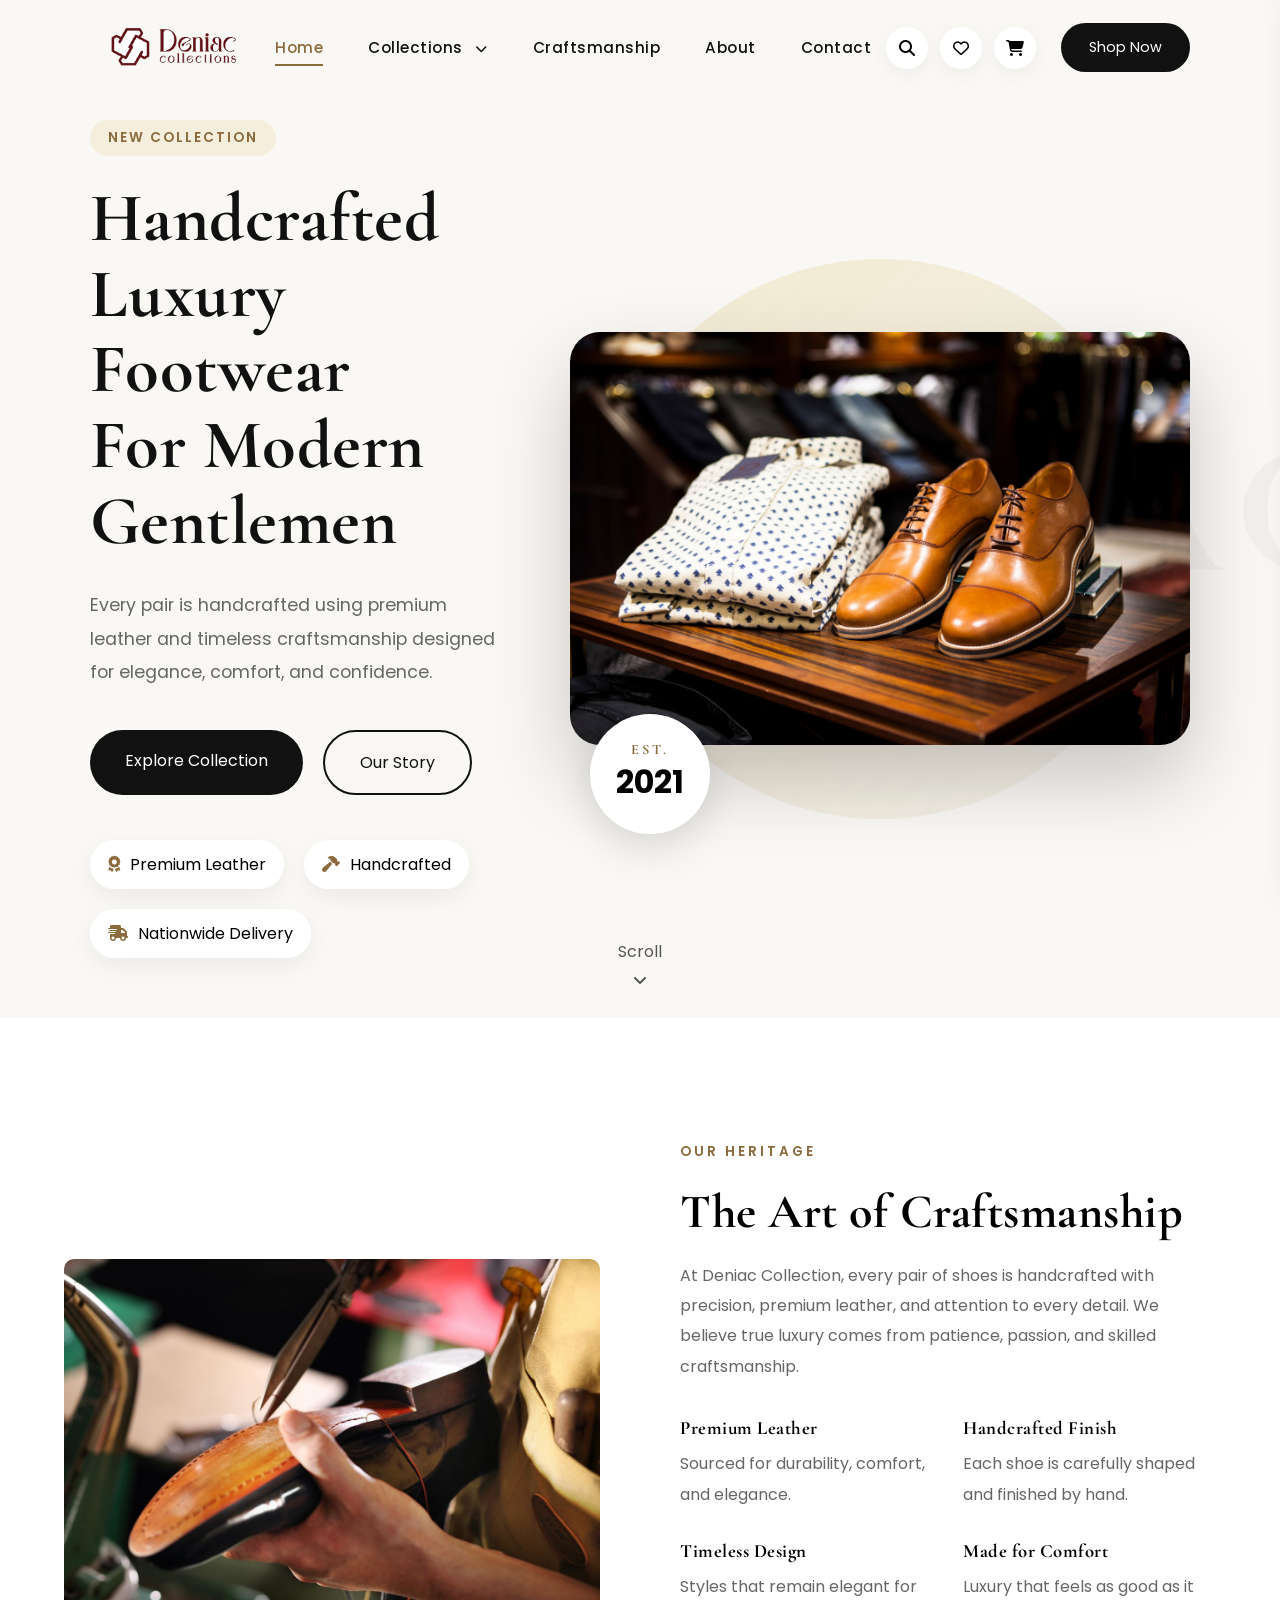
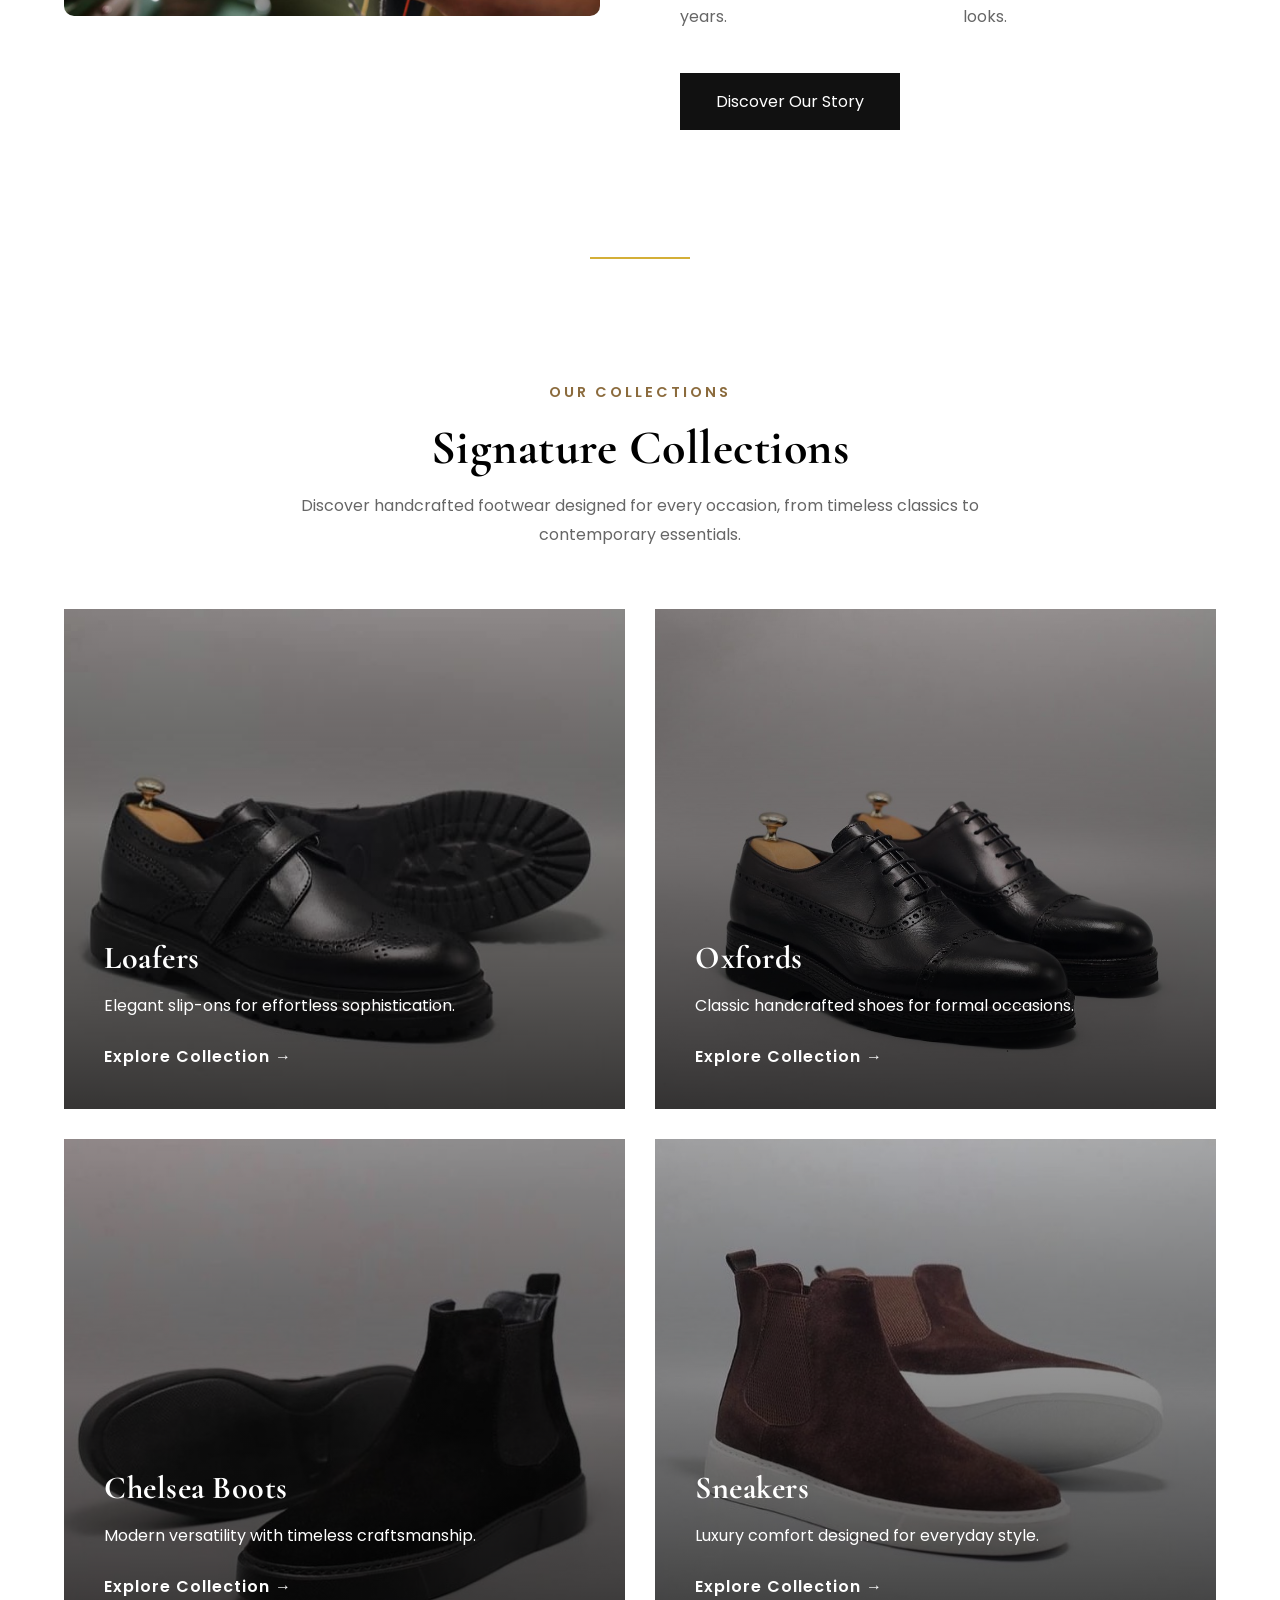
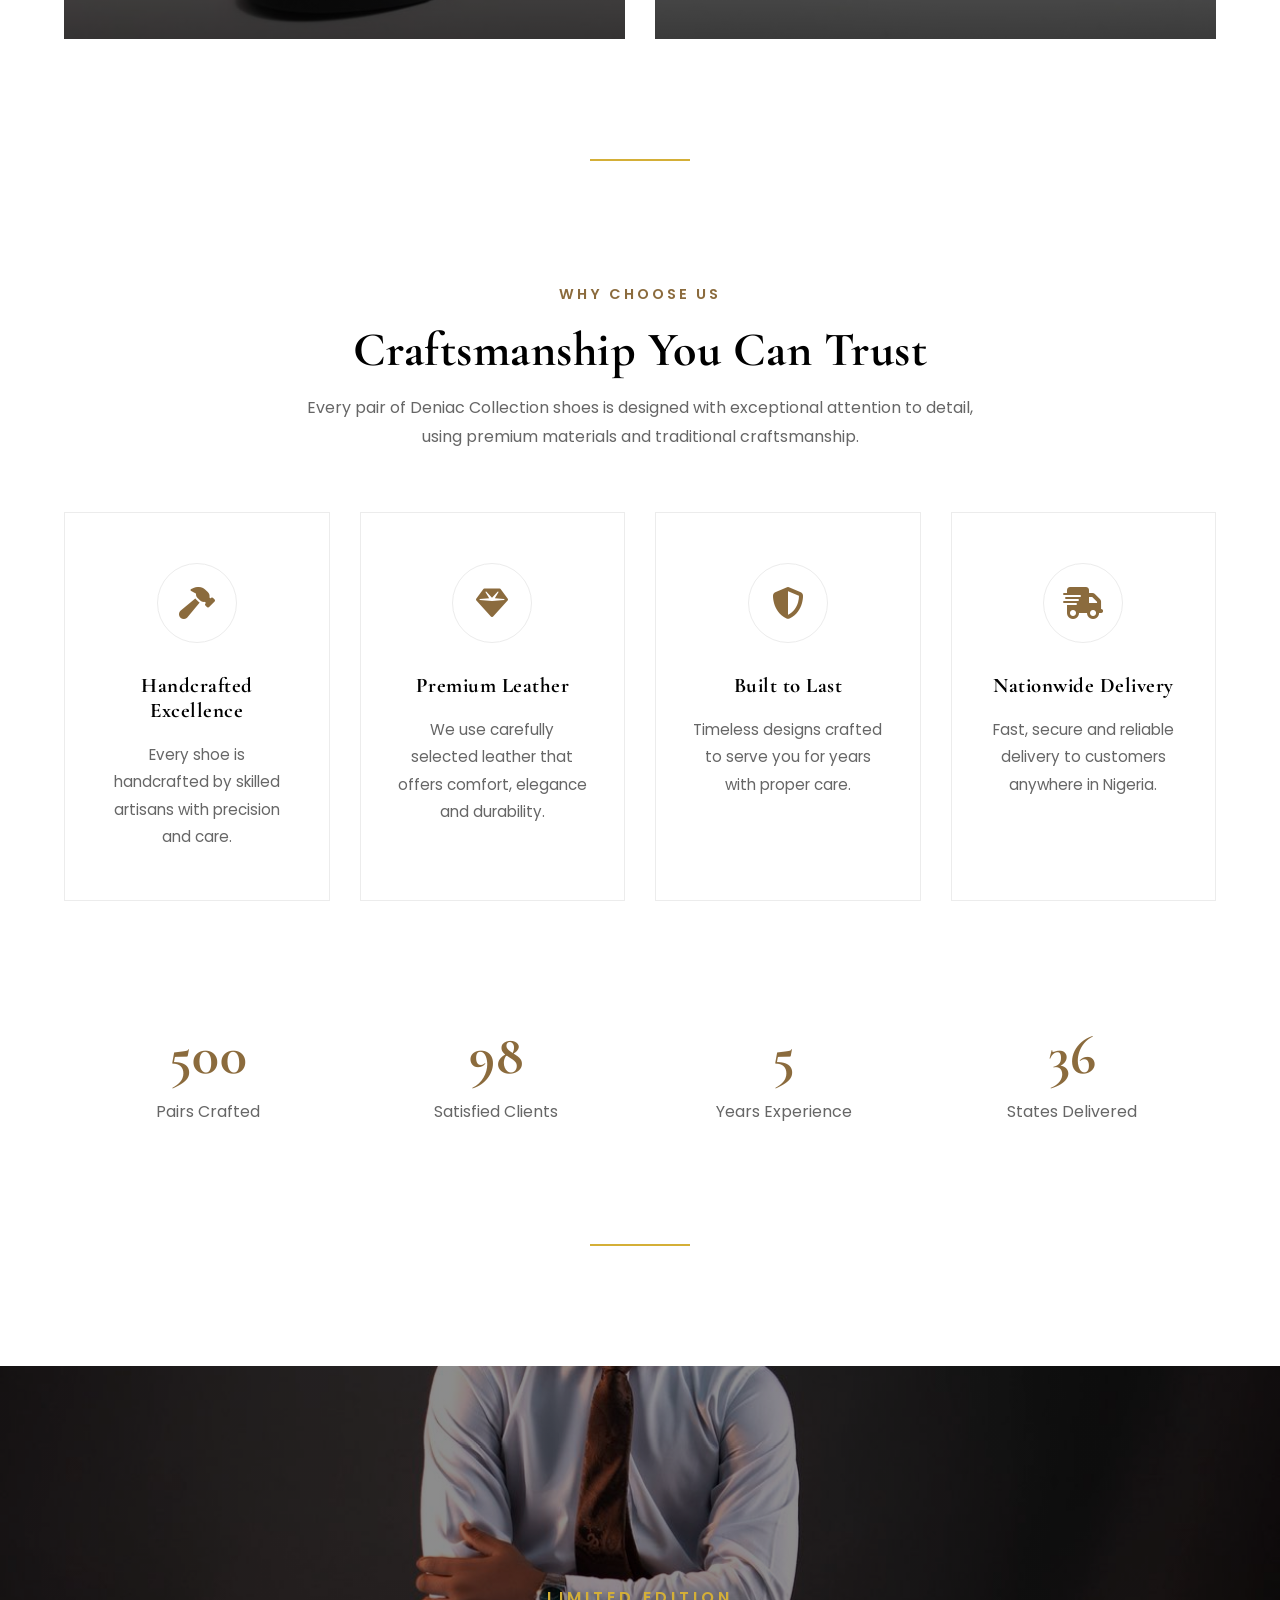
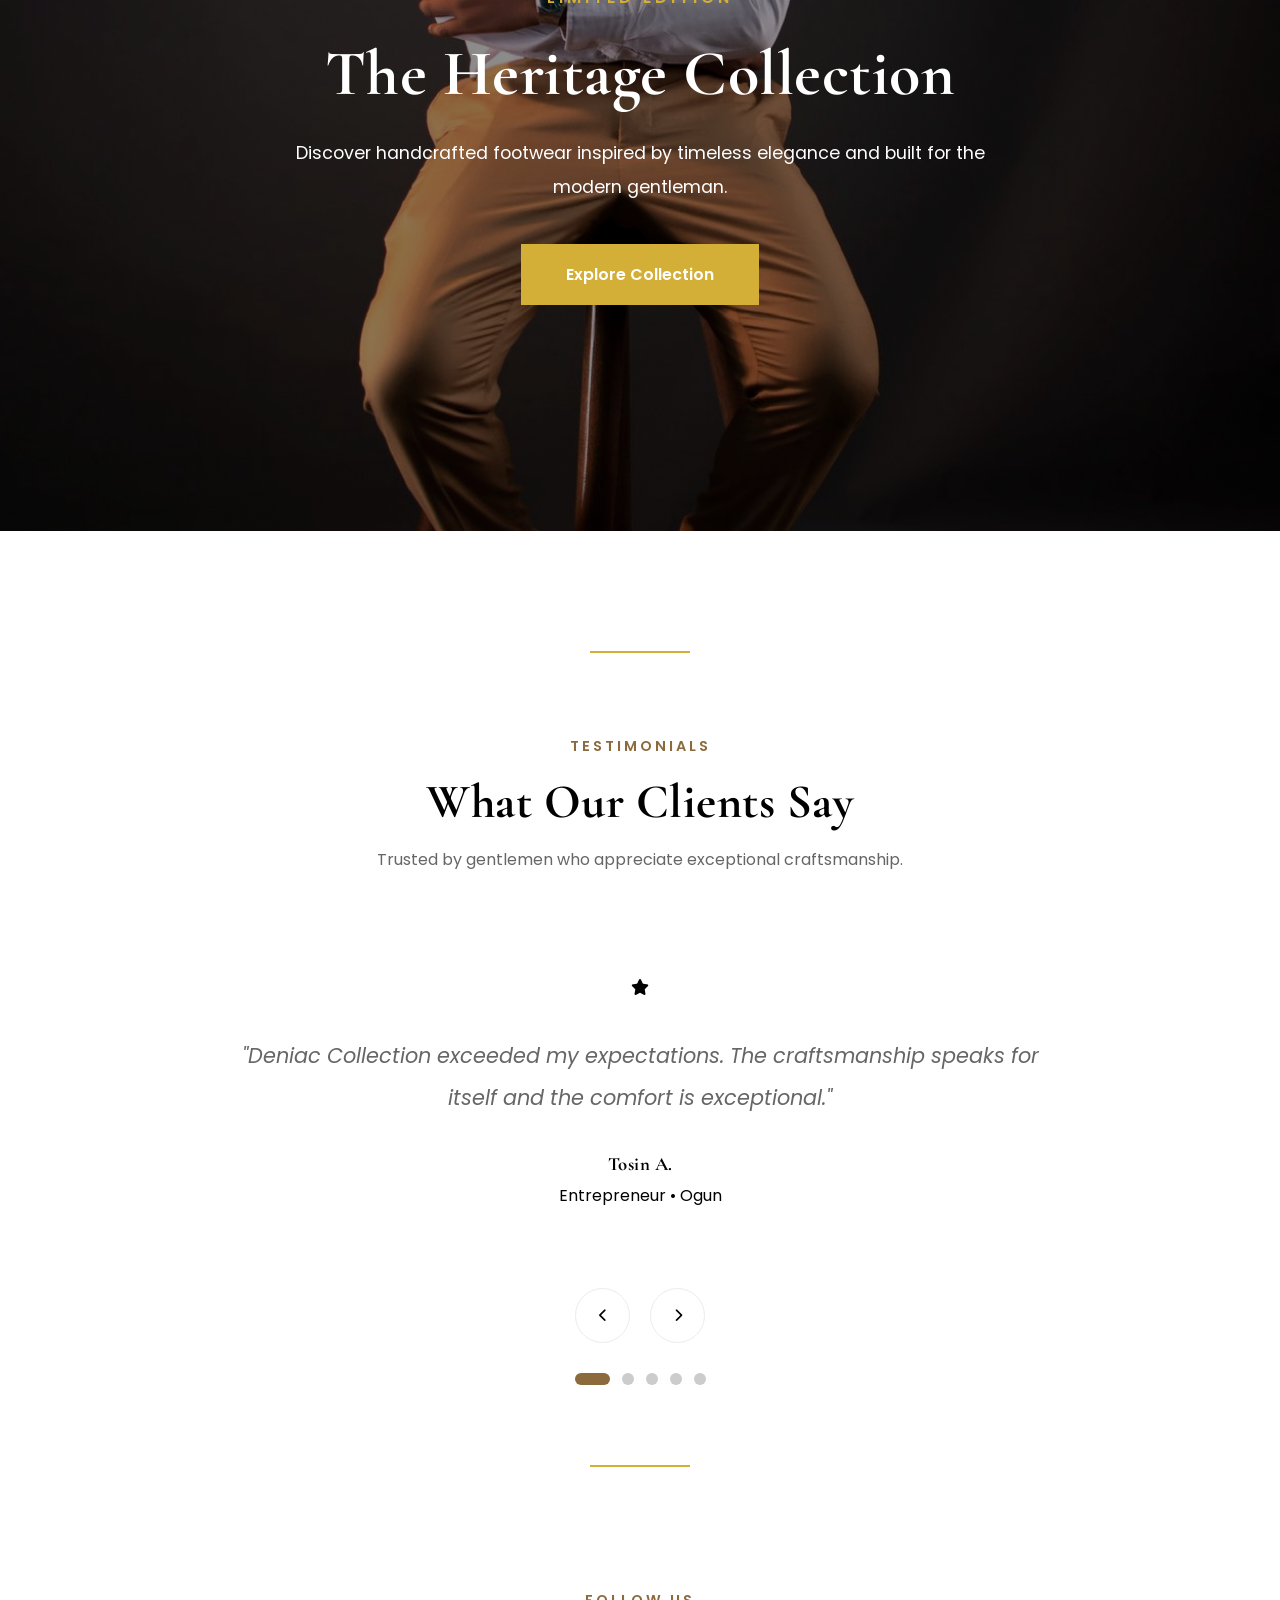
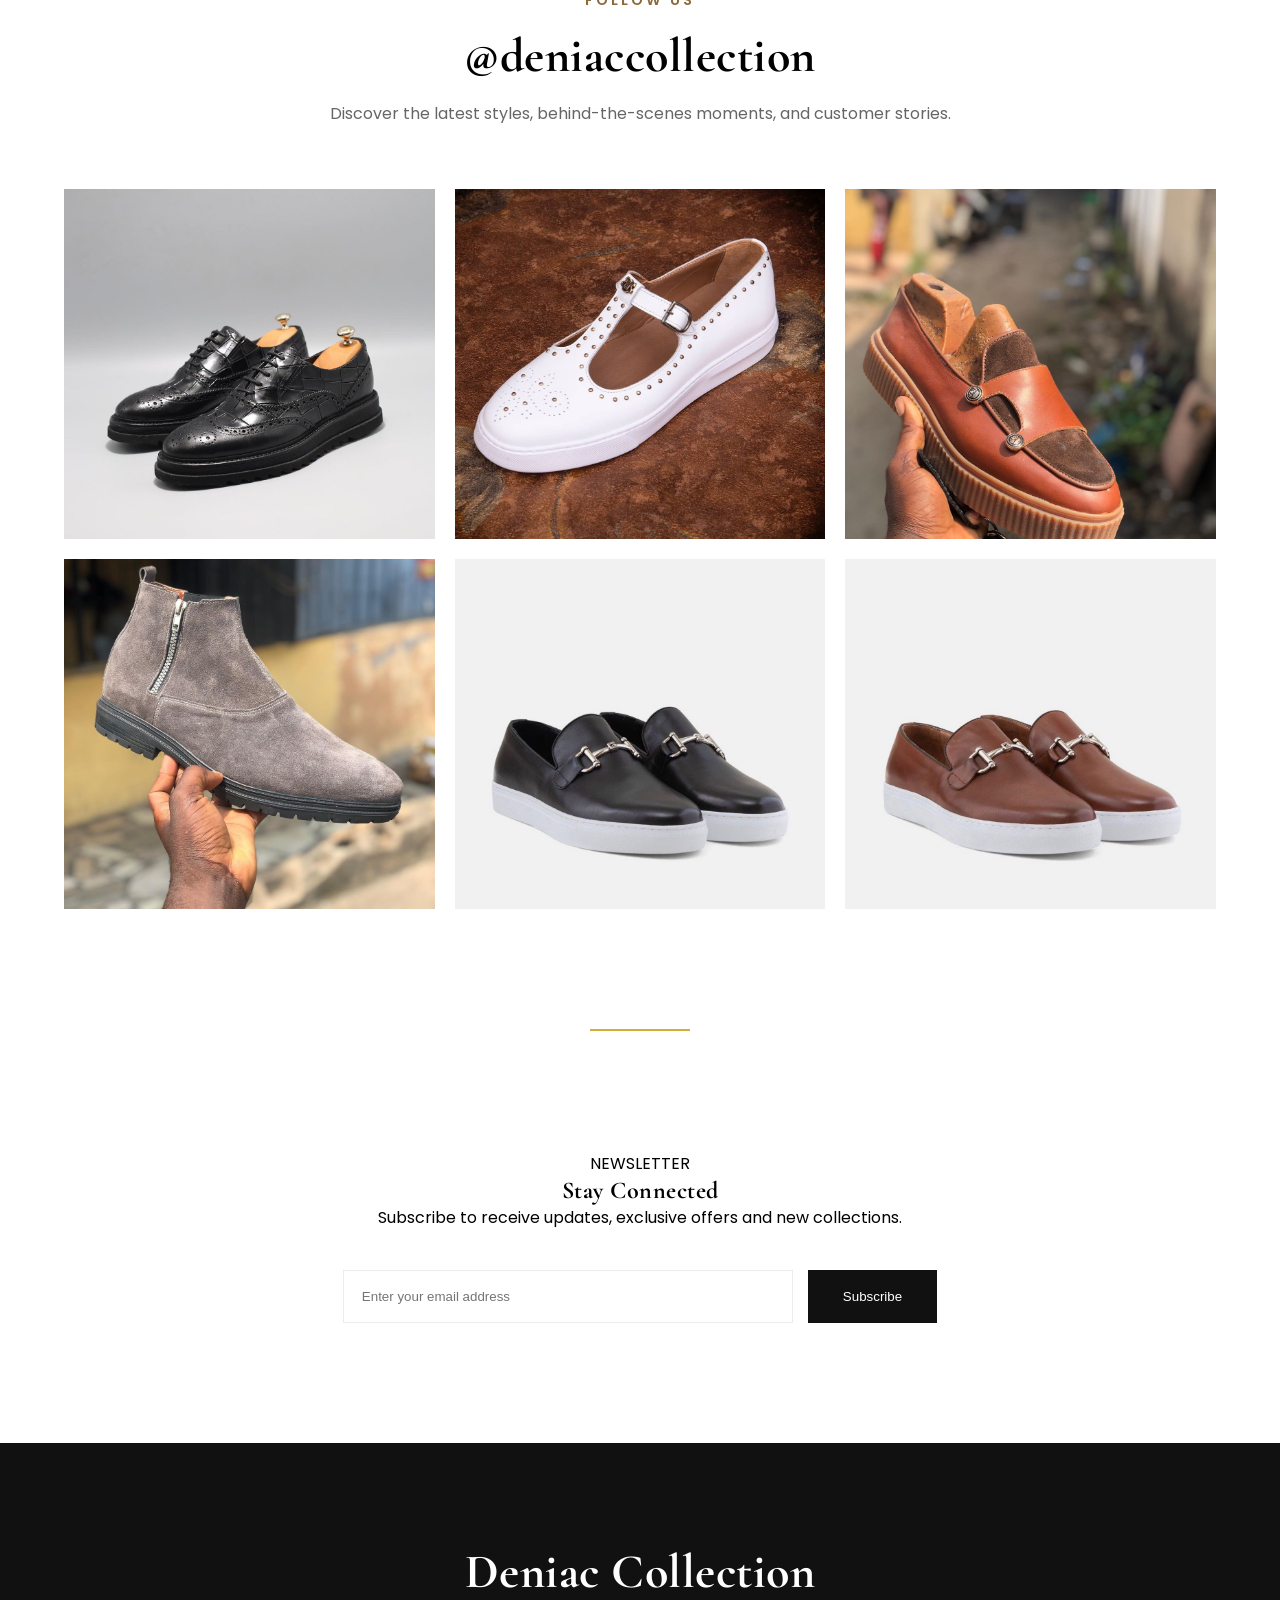
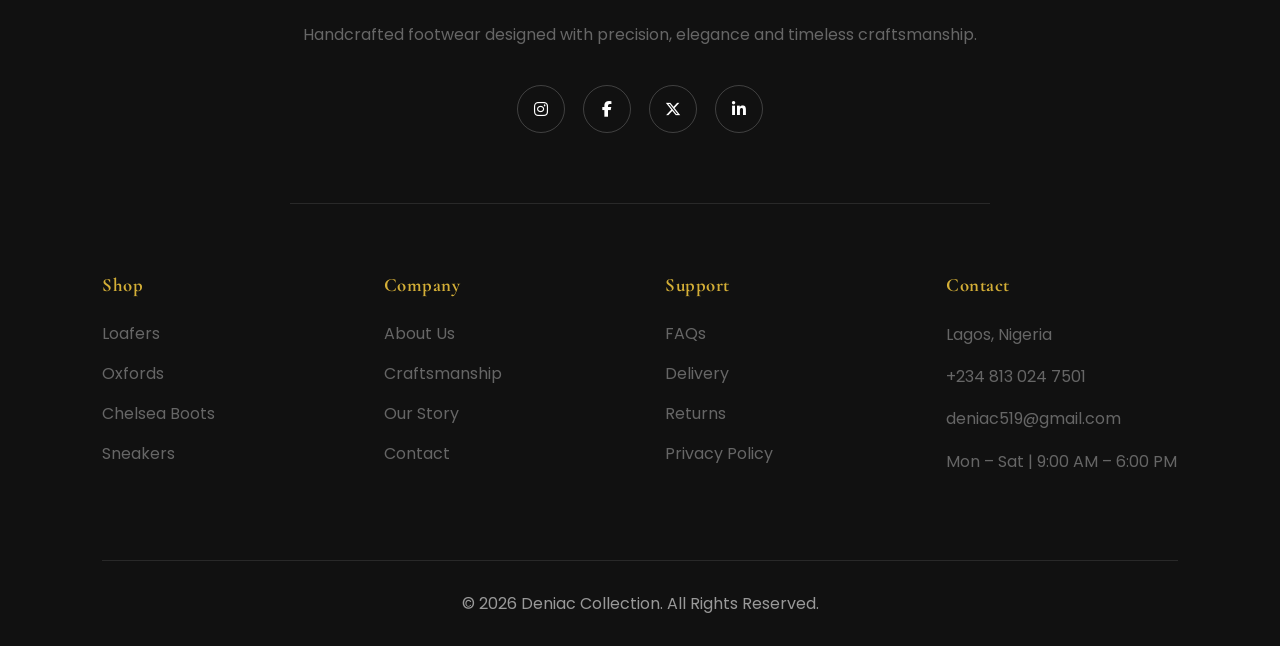
==== index.html @ 1153d3f5 "Initial website upload" ====
<!DOCTYPE html>
<html lang="en">
<head>
    <meta charset="UTF-8">
    <meta name="viewport" content="width=device-width, initial-scale=1.0">
    <title>Deniac Collections</title>
    <link rel="stylesheet" href="style.css">
    <link rel="stylesheet"
    href="https://cdnjs.cloudflare.com/ajax/libs/font-awesome/6.6.0/css/all.min.css">
    <link rel="preconnect" href="https://fonts.googleapis.com">
    <link rel="preconnect"
    href="https://fonts.gstatic.com"
    crossorigin>
    <link href="https://fonts.googleapis.com/css2?family=Cormorant+Garamond:wght@500;600;700&family=Poppins:wght@300;400;500;600&display=swap"
    rel="stylesheet">
    <link
    rel="stylesheet"
    href="https://unpkg.com/aos@2.3.4/dist/aos.css">
    <link rel="preconnect" href="https://fonts.googleapis.com">
</head>
<body>
    <header>

    <nav class="navbar">

        <!-- Logo -->

        <div class="logo">

            <a href="#" id="logo">

                <img src="./images/logo.png" alt="Deniac Collection">

            </a>

        </div>

        <!-- Navigation -->

        <ul class="nav-links" id="navLinks">

            <li><a href="#" class="active">Home</a></li>
            <li class="dropdown">
                <a href="#collections">
                    Collections
                <i class="fa-solid fa-chevron-down"></i>
                </a>

            <ul class="dropdown-menu">
                <li><a href="#">Loafers</a></li>
                <li><a href="#">Oxfords</a></li>
                <li><a href="#">Chelsea Boots</a></li>
                <li><a href="#">Slippers</a></li>
                <li><a href="#">New Arrivals</a></li>
                <li><a href="#">Best Sellers</a></li>
            </ul>

            </li>
            <li><a href="#craftsss">Craftsmanship</a></li>
            <li><a href="#about">About</a></li>
            <li><a href="#contact">Contact</a></li>

        </ul>

        <!-- Right Side -->

        <div class="nav-right">

            <div class="nav-icons">

                <i class="fa-solid fa-magnifying-glass"></i>
                <i class="fa-regular fa-heart"></i>
                <i class="fa-solid fa-cart-shopping" id="cartBtn"></i>

            </div>

            <a href="#" class="nav-btn">

                Shop Now

            </a>

        </div>

        <!-- Mobile Menu -->

        <div class="hamburger">

            <i class="fa-solid fa-bars"></i>

        </div>

    </nav>

</header>

   <!-- ================= HERO SECTION ================= -->

<section class="hero">
    <h1 class="bg-text">
        DENIAC
    </h1>
    <div class="hero-container">

        <!-- LEFT SIDE -->

        <div class="hero-content">

            <span class="hero-tag">

                NEW COLLECTION

            </span>

            <h1>

                Handcrafted <br>

                Luxury Footwear <br>

                For Modern Gentlemen

            </h1>

            <p>

                Every pair is handcrafted using premium leather and timeless
                craftsmanship designed for elegance, comfort, and confidence.

            </p>

            <div class="hero-buttons">

                <a href="#collections" class="btn-primary">

                    Explore Collection

                </a>

                <a href="#about" class="btn-secondary">

                    Our Story

                </a>

            </div>
        
            <div class="hero-features">

                <div>

                    <i class="fa-solid fa-award"></i>

                    Premium Leather

                </div>

                <div>

                    <i class="fa-solid fa-hammer"></i>

                     Handcrafted

                 </div>

                <div>

                    <i class="fa-solid fa-truck-fast"></i>

                    Nationwide Delivery

                </div>

            </div>

        </div>

        <!-- RIGHT SIDE -->

       <div class="hero-image">

    <div class="hero-circle"></div>

    <div class="hero-card">

        <img src="./images/Hero/hero-shoe.png"
             alt="Deniac Luxury Shoes">

    </div>

    <div class="hero-badge">

        <h3>EST.</h3>

        <span>2021</span>

    </div>

</div>

    <!-- Scroll Indicator -->

    <a href="#best-sellers" class="scroll-indicator">

        <span>Scroll</span>

        <i class="fa-solid fa-angle-down"></i>

    </a>

</section>

<section class="craftsmanship reveal" data-aos="fade-up" id="craftsss">

    <div class="craft-image" data-aos="fade-right">
        <img src="./images/craftsmanship/craftsmanship image.jpeg" alt="Handcrafting a Deniac shoe">
    </div>

    <div class="craft-content" data-aos="fade-left">

        <span>OUR HERITAGE</span>

        <h2>The Art of Craftsmanship</h2>

        <p>
            At Deniac Collection, every pair of shoes is handcrafted
            with precision, premium leather, and attention to every
            detail. We believe true luxury comes from patience,
            passion, and skilled craftsmanship.
        </p>

        <div class="craft-features">

            <div class="feature">
                <h3>Premium Leather</h3>
                <p>Sourced for durability, comfort, and elegance.</p>
            </div>

            <div class="feature">
                <h3>Handcrafted Finish</h3>
                <p>Each shoe is carefully shaped and finished by hand.</p>
            </div>

            <div class="feature">
                <h3>Timeless Design</h3>
                <p>Styles that remain elegant for years.</p>
            </div>

            <div class="feature">
                <h3>Made for Comfort</h3>
                <p>Luxury that feels as good as it looks.</p>
            </div>

        </div>

        <a href="#" class="craft-btn">Discover Our Story</a>

    </div>

</section>

<div class="section-divider"></div>

<section class="collections" data-aos="fade-up">

    <div class="section-heading">

        <span>OUR COLLECTIONS</span>

        <h2>Signature Collections</h2>

        <p>
            Discover handcrafted footwear designed for every occasion,
            from timeless classics to contemporary essentials.
        </p>

    </div>

    <div class="collection-grid">

        <div class="collection-card">

            <img src="./images/signatute images/1799shoes_20220211_7.png" alt="Loafers">

            <div class="collection-overlay">

                <h3>Loafers</h3>

                <p>Elegant slip-ons for effortless sophistication.</p>

                <a href="#">Explore Collection →</a>

            </div>

        </div>

        <div class="collection-card">

            <img src="./images/signatute images/ahmedhamdibey_20211103_21.png" alt="Oxfords">

            <div class="collection-overlay">

                <h3>Oxfords</h3>

                <p>Classic handcrafted shoes for formal occasions.</p>

                <a href="#">Explore Collection →</a>

            </div>

        </div>

        <div class="collection-card">

            <img src="./images/signatute images/1799shoes_20220211_6.png" alt="Chelsea Boots">

            <div class="collection-overlay">

                <h3>Chelsea Boots</h3>

                <p>Modern versatility with timeless craftsmanship.</p>

                <a href="#">Explore Collection →</a>

            </div>

        </div>

        <div class="collection-card">

            <img src="./images/signatute images/1799shoes_20220211_10.png" alt="Sneakers">

            <div class="collection-overlay">

                <h3>Sneakers</h3>

                <p>Luxury comfort designed for everyday style.</p>

                <a href="#">Explore Collection →</a>

            </div>

        </div>

    </div>

</section>

<div class="section-divider"></div>

<section class="why-deniac" data-aos="fade-up">

    <div class="section-heading">

        <span>WHY CHOOSE US</span>

        <h2>Craftsmanship You Can Trust</h2>

        <p>
            Every pair of Deniac Collection shoes is designed with
            exceptional attention to detail, using premium materials
            and traditional craftsmanship.
        </p>

    </div>

    <div class="why-grid">

        <div class="why-card">

            <div class="icon">
                 <i class="fa-solid fa-hammer"></i>
            </div>

            <h3>Handcrafted Excellence</h3>

            <p>
                Every shoe is handcrafted by skilled artisans with
                precision and care.
            </p>

        </div>

        <div class="why-card">

            <div class="icon">
                   <i class="fa-solid fa-gem"></i>
            </div>

            <h3>Premium Leather</h3>

            <p>
                We use carefully selected leather that offers comfort,
                elegance and durability.
            </p>

        </div>

        <div class="why-card">

            <div class="icon">
                 <i class="fa-solid fa-shield-halved"></i>
            </div>

            <h3>Built to Last</h3>

            <p>
                Timeless designs crafted to serve you for years with
                proper care.
            </p>

        </div>

        <div class="why-card">

            <div class="icon">
                 <i class="fa-solid fa-truck-fast"></i>
            </div>

            <h3>Nationwide Delivery</h3>

            <p>
                Fast, secure and reliable delivery to customers
                anywhere in Nigeria.
            </p>

        </div>

    </div>

</section>

<section class="stats">

    <div class="stat">

        <h2 class="counter" data-target="500">0</h2>

        <p>Pairs Crafted</p>

    </div>

    <div class="stat">

        <h2 class="counter" data-target="98">0</h2>

        <p>Satisfied Clients</p>

    </div>

    <div class="stat">

        <h2 class="counter" data-target="5">0</h2>

        <p>Years Experience</p>

    </div>

    <div class="stat">

        <h2 class="counter" data-target="36">0</h2>

        <p>States Delivered</p>

    </div>

</section>

<div class="section-divider"></div>

<section class="featured-banner">

    <div class="featured-overlay">

        <span>LIMITED EDITION</span>

        <h2>The Heritage Collection</h2>

        <p>
            Discover handcrafted footwear inspired by timeless
            elegance and built for the modern gentleman.
        </p>

        <a href="#" class="featured-btn">
            Explore Collection
        </a>

    </div>

</section>

<div class="section-divider"></div>

<section class="testimonials">

    <div class="section-heading">

        <span>TESTIMONIALS</span>

        <h2>What Our Clients Say</h2>

        <p>
            Trusted by gentlemen who appreciate
            exceptional craftsmanship.
        </p>

    </div>

    <div class="testimonial-slider">

        <div class="testimonial-track">

            <div class="testimonial">

                <div class="stars">
                    <i class="fa-solid fa-star"></i>
                </div>

                <p>

                    "Deniac Collection exceeded my expectations.
                    The craftsmanship speaks for itself and the
                    comfort is exceptional."

                </p>

                <h3>Tosin A.</h3>

                <span>Entrepreneur • Ogun</span>

            </div>

            <div class="testimonial">

                <div class="stars">
                    <i class="fa-solid fa-star"></i>
                </div>

                <p>

                    "Every detail reflects quality.
                    My loafers are now my favourite pair."

                </p>

                <h3>Michael O.</h3>

                <span>Architect • Lagos</span>

            </div>

            <div class="testimonial">

                <div class="stars">
                    <i class="fa-solid fa-star"></i>
                </div>

                <p>

                    "Luxury, comfort and elegance.
                    Deniac Collection truly understands
                    handcrafted footwear."

                </p>

                <h3>Chinedu E.</h3>

                <span>Entrepreneur • Port Harcourt</span>

            </div>
            <div class="testimonial">

                <div class="stars">
                    <i class="fa-solid fa-star"></i>
                </div>

                <p>

                    "Omoo, I too love this footwear man
                    NO worry, You Bad."

                </p>

                <h3>Mashud O.</h3>

                <span>Software Engineer • Lagos</span>

            </div>
            <div class="testimonial">

                <div class="stars">
                    <i class="fa-solid fa-star"></i>
                </div>

                <p>

                    "Dennis, You need to come over here man,
                    This shoes are on point and then i can say
                    it is better than the one's here in Ghana."

                </p>

                <h3>Praise P.</h3>

                <span>Entrepreneur • Ghana</span>

            </div>

        </div>

    </div>

    <div class="testimonial-controls">

        <button id="prev">
            <i class="fa-solid fa-chevron-left"></i>
        </button>

        <button id="next">
            <i class="fa-solid fa-chevron-right"></i>
        </button>

    </div>

    <div class="dots">

        <span class="dot active"></span>

        <span class="dot"></span>

        <span class="dot"></span>

        <span class="dot"></span>
        
        <span class="dot"></span>

    </div>

</section>

<div class="section-divider"></div>

<section class="instagram">

    <div class="section-heading">

        <span>FOLLOW US</span>

        <h2>@deniaccollection</h2>

        <p>
            Discover the latest styles, behind-the-scenes moments,
            and customer stories.
        </p>

    </div>

    <div class="instagram-grid">

        <img src="./images/Instagram/ahmedhamdibey_20211103_6.png" alt="">
        <img src="./images/Instagram/aristocrats_luxury-___CG1v1anHREY___-.jpg" alt="">
        <img src="./images/Instagram/billionmedals-___CI-tRooHC5y___-.jpg" alt="">
        <img src="./images/Instagram/billionmedals-___CINKqUCnC6e___-.jpg" alt="">
        <img src="./images/Instagram/klas6_fashionhouse_20211021_11.png" alt="">
        <img src="./images/Instagram/klas6_fashionhouse_20211021_12.png" alt="">

    </div>

</section>

<div class="section-divider"></div>

<section class="newsletter">

    <span>NEWSLETTER</span>

    <h2>Stay Connected</h2>

    <p>

        Subscribe to receive updates,
        exclusive offers and new collections.

    </p>

    <form>

        <input
        type="email"
        placeholder="Enter your email address">

        <button>

            Subscribe

        </button>

    </form>

</section>

<footer class="footer">

    <div class="footer-top">

        <h2>Deniac Collection</h2>

        <p>
            Handcrafted footwear designed with precision,
            elegance and timeless craftsmanship.
        </p>

        <div class="social-links">

            <a href="https://www.instagram.com/deniaccollection?igsh=M3c4eGFvaG93NXZI"><i class="fa-brands fa-instagram"></i></a>

            <a href="#"><i class="fa-brands fa-facebook-f"></i></a>

            <a href="https://x.com/Shoes_by_deniac"><i class="fa-brands fa-x-twitter"></i></a>

            <a href="#"><i class="fa-brands fa-linkedin-in"></i></a>

        </div>

    </div>

    <div class="footer-content">

        <div class="footer-column">

            <h3>Shop</h3>

            <a href="#">Loafers</a>

            <a href="#">Oxfords</a>

            <a href="#">Chelsea Boots</a>

            <a href="#">Sneakers</a>

        </div>

        <div class="footer-column">

            <h3>Company</h3>

            <a href="#">About Us</a>

            <a href="#">Craftsmanship</a>

            <a href="#">Our Story</a>

            <a href="#">Contact</a>

        </div>

        <div class="footer-column">

            <h3>Support</h3>

            <a href="#">FAQs</a>

            <a href="#">Delivery</a>

            <a href="#">Returns</a>

            <a href="#">Privacy Policy</a>

        </div>

        <div class="footer-column">

            <h3>Contact</h3>

            <p>Lagos, Nigeria</p>

            <p>+234 813 024 7501</p>

            <p>deniac519@gmail.com</p>

            <p>Mon – Sat | 9:00 AM – 6:00 PM</p>

        </div>

    </div>

    <div class="footer-bottom">

        <p>
            © 2026 Deniac Collection. All Rights Reserved.
        </p>

    </div>

</footer>

<!--==========================
        CART DRAWER
===========================-->

<div class="cart-overlay" id="cartOverlay"></div>

<aside class="cart-drawer" id="cartDrawer">

    <div class="cart-header">

        <h2>Shopping Cart</h2>

        <button id="closeCart">

            <i class="fa-solid fa-xmark"></i>

        </button>

    </div>

    <div class="cart-items">

        <div class="cart-item">

            <img src="./images/signatute images/ahmedhamdibey_20211103_21.png" alt="Shoe">

            <div class="cart-details">

                <h4>Classic Leather Oxford</h4>

                <p>₦50,000</p>

                <div class="quantity">

                    <button>-</button>

                    <span>1</span>

                    <button>+</button>

                </div>

            </div>

        </div>

    </div>

    <div class="cart-footer">

        <div class="subtotal">

            <span>Subtotal</span>

            <strong>₦50,000</strong>

        </div>

        <button class="view-cart">

            View Cart

        </button>

        <button class="checkout">

            Checkout

        </button>

    </div>

</aside>

<script src="script.js"></script>
<script src="https://unpkg.com/aos@2.3.4/dist/aos.js">
</script>

<script>

AOS.init({

duration:1000,

once:true,

offset:100

});

</script>
</body>
</html>
---- style.css ----
*{
    margin:0;
    padding:0;
    box-sizing:border-box;
}

html{
    scroll-behavior:smooth;
}

:root{

    /* Brand Colors */

    --primary:#111111;
    --secondary:#8B6B3D;
    --accent:#D4AF37;
    --white:#ffffff;
    --light:#f8f8f8;
    --gray:#666666;
    --border:#ececec;

    /* Font */

    --heading-font:'Cormorant Garamond', serif;
    --body-font:'Poppins', sans-serif;

    /* Shadows */

    --shadow:0 15px 40px rgba(0,0,0,.08);

    /* Transition */

    --transition:.4s ease;

    /* Radius */

    --radius:8px;

}

body{

font-family:var(--body-font);

}

h1,
h2,
h3,
h4{

font-family:var(--heading-font);

letter-spacing:.5px;


}


img{
    max-width:100%;
    display:block;
}

a{
    text-decoration:none;
}

/* scrollbar  */
::-webkit-scrollbar{
    width:10px;
}

::-webkit-scrollbar-track{
    background:var(--light);
}

::-webkit-scrollbar-thumb{
    background:var(--secondary);
    border-radius:20px;
}

::-webkit-scrollbar-thumb:hover{
    background:var(--primary);
}
/* selection colors */
::selection{
    background:var(--secondary);
    color:var(--white);
}

/*=========================
    SCROLL REVEAL
=========================*/

.reveal{
    opacity:0;
    transform:translateY(70px);
    transition:all .9s ease;
}

.reveal.active{
    opacity:1;
    transform:translateY(0);
}

/* navigation */
.navbar{
    position:fixed;
    top:0;
    left:0;
    width:100%;
    height:95px;
    display:flex;
    justify-content:space-between;
    align-items:center;
    padding:0 7%;
    background:transparent;
    transition:.45s ease;
    z-index:9999;
}

.navbar::after{
    content:"";
    position:absolute;
    left:50%;
    bottom:0;
    transform:translateX(-50%);
    width:0;
    height:2px;
    background:#D4AF37;
    transition:.45s;
}

.navbar.scrolled::after{
    width:100%;
}

/* on scrolledd */
.navbar.scrolled{
     height:80px;
    background:rgba(255,255,255,.92);
    backdrop-filter:blur(18px);
    box-shadow:0 15px 40px rgba(0,0,0,.08);

}

.logo img{
    width:170px;
    display:block;
}

/* navigationn */
.nav-links{
    display:flex;
    align-items:center;
    gap:45px;
    list-style:none;
}

.nav-links a{
    text-decoration:none;
    font-family: "Poppins", sans-serif;
    color:var(--primary);
    font-size:.95rem;
    font-weight:500;
    letter-spacing:.5px;
    position:relative;
    transition:.3s;
}

/* dropdownnnnn */
.dropdown{
    position:relative;
}

.dropdown-menu{
    position:absolute;
    top:60px;
    left:0;
    width:240px;
    background:var(--white);
    border-radius:18px;
    padding:20px 0;
    list-style:none;
    box-shadow:0 20px 40px rgba(0,0,0,.08);
    opacity:0;
    visibility:hidden;
    transform:translateY(20px);
    transition:.35s ease;
}

.dropdown-menu li{
    width:100%;
}

.dropdown-menu a{
    display:block;
    padding:14px 25px;
    color:var(--primary);
    text-decoration:none;
    transition:.3s;
}

.dropdown-menu a:hover{
    background:var(--light);
    color:var(--secondary);
    padding-left:35px;
}

.dropdown:hover .dropdown-menu{
    opacity:1;
    visibility:visible;
    transform:translateY(0);
}

/* rotate arroww */
.dropdown i{
    margin-left:8px;
    font-size:.75rem;
    transition:.3s;
}

.dropdown:hover i{
    transform:rotate(180deg);
}

/* underlineee */
.nav-links a::after{
    content:"";
    position:absolute;
    left:0;
    bottom:-8px;
    width:0;
    height:2px;
    background:var(--secondary);
    transition:width .35s ease;
}

.nav-links a:hover::after,

.nav-links a.active::after{
    width:100%;
}

.nav-links a.active{
    color:var(--secondary);
}

.nav-right{
    display:flex;
    align-items:center;
    gap:25px;
}

.nav-icons{
    display:flex;
    gap:12px;
}

.nav-icons i{
    width:42px;
    height:42px;
    display:flex;
    justify-content:center;
    align-items:center;
    border-radius:50%;
    background:var(--white);
    cursor:pointer;
    box-shadow:0 5px 20px rgba(0,0,0,.05);
    transition:.3s;
}

.nav-icons i:hover{
    background:var(--secondary);
    color:var(--white);
    transform:translateY(-3px);
}

.nav-btn{
    text-decoration:none;
    color:var(--white);
    background:var(--primary);
    padding:14px 28px;
    border-radius:40px;
    transition:.4s;
    font-size:.9rem;
}

.nav-btn:hover{
    background:var(--secondary);
    transform:translateY(-3px);
}

.hamburger{
    display:none;
    font-size:1.4rem;
    cursor:pointer;
}

/* hero  */
.hero{
    min-height:100vh;
    background:#faf8f4;
    display:flex;
    align-items:center;
    position:relative;
    overflow:hidden;
    padding:120px 7% 60px;
}

.bg-text{
    position:absolute;
    top:50%;
    right:-100px;
    transform:translateY(-50%);
    font-size:12rem;
    font-weight:900;
    color:rgba(0,0,0,.03);
    letter-spacing:15px;
    user-select:none;
    pointer-events:none;
    z-index:0;
}

.hero-tag,
.hero-content h1,
.hero-content p,
.hero-buttons,
.hero-features,
.hero-image{
    opacity:0;
    transform:translateY(50px);
}

@keyframes fadeUp{

from{

opacity:0;

transform:translateY(50px);

}

to{

opacity:1;

transform:translateY(0);

}

}


/* containerrrr */
.hero-container{
    width:100%;
    display:grid;
    grid-template-columns:1fr 1fr;
    align-items:center;
    gap:60px;
}

/* left side */
.hero-content{
    max-width:620px;
}

/* badge */
.hero-tag{
    display:inline-block;
    padding:8px 18px;
    background:rgba(212,175,55,.12);
    color:#8B6B3D;
    font-size:.85rem;
    letter-spacing:2px;
    border-radius:40px;
    margin-bottom:25px;
    font-weight:600;
}

/* headingsss */
.hero-content h1{
    font-size:4.3rem;
    line-height:1.1;
    color:#111;
    margin-bottom:30px;
    font-family: "Cormorant Garamond", serif;
    font-weight:700;
}

/* paragraphsss */
.hero-content p{
    font-family: "Poppins", sans-serif;
    font-size:1.1rem;
    line-height:1.9;
    color:#666;
    margin-bottom:40px;
}

/* buttons */
.hero-buttons{
    display:flex;
    gap:20px;
    margin-bottom:45px;
}


/* primary btn */
.btn-primary{
    font-family: "Poppins", sans-serif;
    background:#111;
    color:#fff;
    padding:18px 35px;
    border-radius:40px;
    text-decoration:none;
    transition:.35s;
}

.btn-primary:hover{
    background:#8B6B3D;
}

/* Secondary button */
.btn-secondary{
    border:2px solid #111;
    color:#111;
    padding:18px 35px;
    border-radius:40px;
    font-family: "Poppins", sans-serif;
    text-decoration:none;
    transition:.35s;
}

.btn-secondary:hover{
    background:#111;
    color:#fff;
}

/* featuress */
.hero-features{
    display:flex;
    gap:20px;
    flex-wrap:wrap;
}

.hero-features div{
    display:flex;
    align-items:center;
    gap:10px;
    background:var(--white);
    padding:12px 18px;
    border-radius:30px;
    box-shadow:0 8px 25px rgba(0,0,0,.06);
}

.hero-features i{
    color:#8B6B3D;
}

/* right sideee */
.hero-image{
    position:relative;
    display:flex;
    justify-content:center;
    align-items:center;
    min-height:650px;
}

/* decorative circlee */
.hero-circle{
    position:absolute;
    width:560px;
    height:560px;
    border-radius:50%;
    background:linear-gradient(
        135deg,
        rgba(212,175,55,.18),
        rgba(139,107,61,.06)
    );

    z-index:1;

}

/* images */
.hero-image img{
    width:100%;
    max-width:700px;
    border-radius:25px;
    box-shadow:0 35px 70px rgba(0,0,0,.18);
    transition:transform .5s ease, box-shadow .5s ease;
    animation:floatImage 5s ease-in-out infinite;
}

.hero-image img:hover{
    transform:scale(1.03);
    box-shadow:0 40px 80px rgba(0,0,0,.22);
}

/* floating animation */
@keyframes floatImage{

    0%{

        transform:translateY(0px);

    }

    50%{

        transform:translateY(-15px);

    }

    100%{

        transform:translateY(0px);

    }

}
/* image carddd */
.hero-card{
    position:relative;
    z-index:2;
    border-radius:30px;
    overflow:hidden;
    box-shadow:0 35px 80px rgba(0,0,0,.20);
}

.hero-card img{
    width:620px;
    display:block;
    transition:.6s;
}

.hero-card:hover img{
    transform:scale(1.05);
}

.hero-badge{
    position:absolute;
    bottom:30px;
    left:20px;
    width:120px;
    height:120px;
    border-radius:50%;
    background:white;
    box-shadow:0 15px 40px rgba(0,0,0,.12);
    display:flex;
    flex-direction:column;
    justify-content:center;
    align-items:center;
    z-index:5;
}

.hero-badge h3{
    color:#8B6B3D;
    font-size:.9rem;
    letter-spacing:3px;
}

.hero-badge span{
    font-size:2rem;
    font-weight:bold;
}



/* scroll indicatorr */
.scroll-indicator{
    position:absolute;
    bottom:30px;
    left:50%;
    transform:translateX(-50%);
    display:flex;
    flex-direction:column;
    align-items:center;
    text-decoration:none;
    color:#555;
    gap:8px;
    animation:scrollbounce 2s infinite;

}

@keyframes scrollbounce{

0%{

transform:translate(-50%,0);

}

50%{

transform:translate(-50%,12px);

}

100%{

transform:translate(-50%,0);

}


}


/* dividerr */
.section-divider{
    width:100px;
    height:2px;
    background:var(--accent);
    margin:80px auto;
}


/* craftsmanship  */
.craftsmanship{
    width:90%;
    margin:120px auto;
    display:grid;
    grid-template-columns:1fr 1fr;
    gap:80px;
    align-items:center;
}

.craft-image{
    overflow:hidden;
}

.craft-image img{
    width:100%;
    display:block;
    border-radius:10px;
    transition:.6s;
}

.craft-image:hover img{
    /* transform:scale(1.05); */
    transform:

scale(1.05)

rotate(.5deg);
    
}

.craft-content span{
    letter-spacing:3px;
    color:var(--secondary);
    font-size:.85rem;
    font-weight:600;
}

.craft-content h2{
    font-size:3rem;
    margin:20px 0;
}

.craft-content p{
    color:#666;
    line-height:1.9;
    margin-bottom:35px;
}

.craft-features{
    display:grid;
    grid-template-columns:repeat(2,1fr);
    gap:30px;
    margin-bottom:40px;
}

.feature h3{
    margin-bottom:10px;
}

.feature p{
    margin:0;
}

.craft-btn{
    display:inline-block;
    padding:16px 36px;
    background:#111;
    color:#fff;
    text-decoration:none;
    transition:.3s;
    position:relative;
    overflow:hidden;
    /* transition:var(--transition); */
    transition:all .35s ease;
}

.craft-btn::before{
    content:"";
    position:absolute;
    top:0;
    left:-100%;
    width:100%;
    height:100%;
    background:rgba(255,255,255,.25);
    transition:.5s;
}

.craft-btn:hover::before{
    left:100%;
}

.craft-btn:hover{
    background:#8b6b3d;
    transform:translateY(-4px);
    box-shadow:0 15px 30px rgba(0,0,0,.15);
}

/* signature collections */
.collections{
    width:90%;
    margin:120px auto;
}

.section-heading{
    text-align:center;
    margin-bottom:60px;
}

.section-heading span{
    letter-spacing:3px;
    color:var(--secondary);
    font-size:.9rem;
    font-weight:600;
}

.section-heading h2{
    font-size:3rem;
    margin:15px 0;
}

.section-heading p{
    width:60%;
    margin:auto;
    color:#666;
    line-height:1.8;
}

/* grids */
.collection-grid{
    display:grid;
    grid-template-columns:repeat(2,1fr);
    gap:30px;
}

/* cards */
.collection-card{
    position:relative;
    overflow:hidden;
    cursor:pointer;
}

.collection-card img{
    width:100%;
    height:500px;
    object-fit:cover;
    display:block;
    transition:1s;
}

/* overlay */
.collection-overlay{

    position:absolute;

    inset:0;

    background:linear-gradient(

        rgba(0,0,0,.15),

        rgba(0,0,0,.75)

    );

    display:flex;
    flex-direction:column;
    justify-content:flex-end;
    padding:40px;
    color:var(--white);
    transition:.4s;
}

/* text */
.collection-overlay h3{
    font-size:2rem;
    margin-bottom:15px;
}

.collection-overlay p{
    line-height:1.7;
    margin-bottom:25px;
}

/* buttons */
.collection-overlay a{
    color:var(--white);
    text-decoration:none;
    font-weight:600;
    letter-spacing:1px;
}

/* hover effects */
.collection-card:hover img{
    transform:scale(1.08);
    filter:brightness(.9);
}

.collection-card:hover .collection-overlay{
    background:linear-gradient(

        rgba(0,0,0,.05),

        rgba(0,0,0,.9)

    );
}

/* why choose deniac collectionss */
.why-deniac{
    width:90%;
    margin:120px auto;
}

.why-grid{
    display:grid;
    grid-template-columns:repeat(4,1fr);
    gap:30px;
    margin-top:60px;
}

/* cards */
.why-card{
    background:var(--white);
    padding:50px 35px;
    text-align:center;
    border:1px solid var(--border);
    transition:var(--transition);
    position:relative;
    overflow:hidden;
}

.why-card::before{
    content:"";
    position:absolute;
    left:0;
    top:0;
    width:0;
    height:3px;
    background:var(--accent);
    transition:.5s;
}

.why-card:hover::before{
    width:100%;
}

.why-card:hover{
    transform:

translateY(-10px)

scale(1.02);
    box-shadow:var(--shadow);
}

/* icons */
.icon{
    width:80px;
    height:80px;
    margin:0 auto 30px;
    border:1px solid var(--border);
    border-radius:50%;
    display:flex;
    justify-content:center;
    align-items:center;
    font-size:2rem;
    color:var(--secondary);
    transition:var(--transition);
    background:var(--white);
}

.why-card:hover .icon{
    background:var(--secondary);

    color:var(--white);

    transform:rotate(8deg) scale(1.08);

}

/* typography */
.why-card h3{
    margin-bottom:18px;
    font-size:1.3rem;
    font-family:var(--heading-font);
}

.why-card p{
    color:var(--gray);
    line-height:1.8;
    font-size:.95rem;
}

/* statss */
.stats{
    width:90%;
    margin:120px auto;
    display:grid;
    grid-template-columns:repeat(4,1fr);
    text-align:center;
}

.stat h2{
    font-size:3.5rem;
    color:var(--secondary);
}

.stat p{
    margin-top:10px;
    color:var(--gray);
}

/* featured  */
.featured-banner{
    width:100%;
    height:85vh;

    background:

    linear-gradient(
        rgba(0,0,0,.45),
        rgba(0,0,0,.45)
    ),

    url("./images/Collections/Snapchat-55399257.jpg");

    background-size:cover;
    background-position:center;

    display:flex;
    justify-content:center;
    align-items:center;

    margin:120px 0;
}

/* overlay content  */
.featured-overlay{
    text-align:center;
    color:var(--white);
    width:700px;
}

/* typography */
.featured-overlay span{
    letter-spacing:4px;
    color:var(--accent);
    font-weight:600;
}

.featured-overlay h2{
    font-size:4rem;
    margin:25px 0;
}

.featured-overlay p{
    line-height:1.9;
    font-size:1.1rem;
    margin-bottom:40px;
}

/* buttonss */
.featured-btn{
    display:inline-block;
    padding:18px 45px;
    background:var(--accent);
    color:var(--white);
    text-decoration:none;
    font-weight:600;
    transition:.3s;
    position:relative;
    overflow:hidden;
    /* transition:var(--transition); */
    transition:all .35s ease;
}

.featured-btn::before{
    content:"";
    position:absolute;
    top:0;
    left:-100%;
    width:100%;
    height:100%;
    background:rgba(255,255,255,.25);
    transition:.5s;
}

.featured-btn:hover::before{
    left:100%;
}

/* hover  */
.featured-btn:hover{
    background:var(--white);
    transform:translateY(-4px);
    box-shadow:0 15px 30px rgba(0,0,0,.15);
}

/* testimonialsss */
.testimonial-slider{
    overflow:hidden;
    width:100%;
    margin-top:60px;
}

/* trackssss */
.testimonial-track{
    display:flex;
    transition:transform .6s ease;
}

/* each slideee */
.testimonial{
    min-width:100%;
    text-align:center;
    padding:40px 18%;
}

/* quotess */
.testimonial p{
    font-size:1.3rem;
    line-height:2;
    color:var(--gray);
    margin:35px 0;
    font-style:italic;
}

/* namess */
.testimonial h3{
    margin-bottom:8px;
}

/* controlssss */
.testimonial-controls{
    display:flex;
    justify-content:center;
    gap:20px;
    margin-top:40px;
}

/* buttonnnnnnn */
.testimonial-controls button{
    width:55px;
    height:55px;
    border:1px solid var(--border);
    border-radius:50%;
    background:var(--white);
    cursor:pointer;
    transition:.3s;
}

/* hoverrrr */
.testimonial-controls button:hover{
    background:var(--secondary);
    color:var(--white);
}

/* dotsss */
.dots{
    display:flex;
    justify-content:center;
    gap:12px;
    margin-top:30px;
}

.dot{
    width:12px;
    height:12px;
    border-radius:50%;
    background:#ccc;
    cursor:pointer;
    transition:.3s;
}

.dot.active{
    background:var(--secondary);
    width:35px;
    border-radius:20px;
}

/* instagrammm */
.instagram{
    width:90%;
    margin:120px auto;
}

.instagram-grid{
    display:grid;
    grid-template-columns:repeat(3,1fr);
    gap:20px;
}

.instagram-grid img{
    width:100%;
    height:350px;
    object-fit:cover;
    transition:.6s;
    cursor:pointer;
}

.instagram-grid img:hover{
    transform:scale(1.03);
    filter:brightness(.85);
}

/* newslettere */
.newsletter{
    width:80%;
    margin:120px auto;
    text-align:center;
}

/* formm */
.newsletter form{
    display:flex;
    justify-content:center;
    margin-top:40px;
    flex-wrap:wrap;
    gap:15px;
}

/* inputtt */
.newsletter input{
    width:450px;
    padding:18px;
    border:1px solid var(--border);
    outline:none;
}

/* Buttonnnn */
.newsletter button{
    padding:18px 35px;
    border:none;
    background:var(--primary);
    color:var(--white);
    cursor:pointer;
    transition:.3s;
}

/* hoverrr */
.newsletter button:hover{
    background:var(--secondary);
}


/* footerrr */
.footer{
    background:var(--primary);
    color:var(--white);
    padding:100px 8% 30px;
    margin-top:120px;
}

/* top section  */
.footer-top{
    text-align:center;
    max-width:700px;
    margin:auto;
    padding-bottom:70px;
    border-bottom:1px solid rgba(255,255,255,.1);
}

.footer-top h2{
    font-size:3rem;
    margin-bottom:20px;
}

.footer-top p{
    color:var(--gray);
    line-height:1.8;
}
/* social iconss */
.social-links{
    margin-top:35px;
    display:flex;
    justify-content:center;
    gap:18px;
}

.social-links a{
    width:48px;
    height:48px;
    border:1px solid rgba(255,255,255,.2);
    border-radius:50%;
    display:flex;
    justify-content:center;
    align-items:center;
    color:var(--white);
    text-decoration:none;
    transition:var(--transition);
}

.social-links a:hover{
    background:var(--secondary);
    border-color:var(--secondary);
    transform:translateY(-5px);
}

/* footer gridd */
.footer-content{
    display:grid;
    grid-template-columns:repeat(4,1fr);
    gap:50px;
    padding:70px 0;
}

/* footer column */
.footer-column{
    display:flex;
    flex-direction:column;
}

.footer-column h3{
    margin-bottom:25px;
    color:var(--accent);

}

.footer-column a{
    color:var(--gray);
    text-decoration:none;
    margin-bottom:15px;
    transition:.3s;
}

.footer-column p{
    color:var(--gray);
    margin-bottom:15px;
    line-height:1.7;
}

/* link hoverrr */
.footer-column a:hover{
    color:var(--white);
    padding-left:8px;
}

/* Bottom Sectionnn */
.footer-bottom{
    text-align:center;
    border-top:1px solid rgba(255,255,255,.1);
    padding-top:30px;
    color:#999;
}

/* carttttt */
.cart-overlay{
    position:fixed;
    inset:0;
    background:rgba(0,0,0,.45);
    opacity:0;
    visibility:hidden;
    transition:.4s;
    z-index:9998;

}

.cart-overlay.active{
    opacity:1;
    visibility:visible;

}

/* drawerr */
.cart-drawer{
    position:fixed;
    top:0;
    right:-450px;
    width:420px;
    max-width:100%;
    height:100vh;
    background:var(--white);
    display:flex;
    flex-direction:column;
    transition:.45s ease;
    z-index:9999;
    box-shadow:-15px 0 35px rgba(0,0,0,.12);
}

/* visible statee */
.cart-drawer.active{
    right:0;
}

/* headerrrr */
.cart-header{
    display:flex;
    justify-content:space-between;
    align-items:center;
    padding:25px;
    border-bottom:1px solid #eee;
}

.cart-header h2{
    font-size:1.4rem;
}

.cart-header button{
    border:none;
    background:none;
    font-size:1.5rem;
    cursor:pointer;
}

/* itemsss */
.cart-items{
    flex:1;
    overflow:auto;
    padding:25px;
}

.cart-item{
    display:flex;
    gap:18px;
}

.cart-item img{
    width:100px;
    border-radius:15px;
}

.cart-details{
    flex:1;
}
/* quantityy */
.quantity{
    display:flex;
    align-items:center;
    gap:12px;
    margin-top:12px;
}

.quantity button{
    width:30px;
    height:30px;
    border:none;
    border-radius:50%;
    cursor:pointer;
    background:#f3f3f3;
}

/* cart footerrr */
.cart-footer{
    padding:25px;
    border-top:1px solid #eee;
}

.subtotal{
    display:flex;
    justify-content:space-between;
    margin-bottom:25px;
}

/* Buttons */
.view-cart,
.checkout{
    width:100%;
    height:52px;
    border:none;
    cursor:pointer;
    border-radius:35px;
    font-size:1rem;
}

.view-cart{
    background:#111;
    color:white;
    margin-bottom:15px;
}

.checkout{
    background:#8B6B3D;
    color:var(--white);
}


/*==================================================
SHOP PAGE
==================================================*/

.shop-hero{
    height:55vh;
    background:url("./images/Hero/leather-852994_1280.jpg") center/cover;
    position:relative;
    display:flex;
    justify-content:center;
    align-items:center;
    text-align:center;
    color:white;
}

.shop-overlay{
    position:absolute;
    inset:0;
    background:linear-gradient(
        rgba(20,15,10,.55),
        rgba(20,15,10,.45)
    );
}

.shop-content{
    position:relative;
    z-index:2;
    max-width:700px;
    padding:20px;
}

.shop-subtitle{
    letter-spacing:4px;
    text-transform:uppercase;
    color:#D4AF37;
}

.shop-content h1{
    font-size:4rem;
    margin:20px 0;
}

.shop-description{
    line-height:1.8;
    max-width:600px;
    margin:auto;
}

.shop-toolbar{
    padding:40px 8%;
    display:flex;
    justify-content:space-between;
    align-items:center;
    flex-wrap:wrap;
    gap:20px;
}

.shop-categories{
    display:flex;
    gap:15px;
    flex-wrap:wrap;
}

.shop-categories button{
    background:none;
    border:none;
    cursor:pointer;
    font-size:16px;
    transition:.3s;
}

.shop-categories button.active{
    color:#8B6B3D;
    font-weight:bold;
}

.shop-tools{
    display:flex;
    align-items:center;
    gap:20px;
}

.shop-products{
    padding:0 8% 100px;
}

.products-grid{
    display:grid;
    grid-template-columns:repeat(auto-fit,minmax(280px,1fr));
    gap:40px;
}

.load-more{
    text-align:center;
    margin-bottom:100px;
}

#loadMoreBtn{
    padding:15px 45px;
    border:none;
    cursor:pointer;
    background:#111;
    color:white;
    transition:.3s;
}

#loadMoreBtn:hover{
    background:#8B6B3D;
}

/* productsssssss */
.products-grid{
    display:grid;
    grid-template-columns:repeat(auto-fit,minmax(320px,1fr));
    gap:50px;
}

.product-card{
    background:#fff;
    transition:.4s;
    overflow:hidden;
}

.product-image{
    position:relative;
    overflow:hidden;
}

.product-image img{
    width:100%;
    height:430px;
    object-fit:cover;
    transition:.6s;
}

.product-card:hover img{
    transform:scale(1.06);
}

.product-badge{
    position:absolute;
    top:20px;
    left:20px;
    background:#111;
    color:white;
    padding:8px 16px;
    font-size:.75rem;
    text-transform:uppercase;
    letter-spacing:2px;
}

.product-info{
    padding:30px;
    text-align:center;
}

.product-info h3{
    font-size:1.35rem;
    margin-bottom:15px;
    font-weight:500;
}

/* pricesss */
.price{
    font-size:1.2rem;
    color:#8B6B3D;
    margin-bottom:25px;
    font-weight:600;
}

/* buttonsss */
.add-cart{
    background:none;
    border:1px solid #111;
    padding:15px 35px;
    cursor:pointer;
    transition:.4s;
    font-size:.95rem;
}

.add-cart:hover{
    background:#111;
    color:white;
}

.shop-categories button{
    background:none;
    border:none;
    padding:10px 0;
    cursor:pointer;
    font-size:15px;
    color:#555;
    position:relative;
    transition:.3s;
}

.shop-categories button::after{
    content:"";
    position:absolute;
    left:0;
    bottom:-4px;
    width:0;
    height:2px;
    background:#8B6B3D;
    transition:.3s;
}

.shop-categories button:hover{
    color:#111;
}

.shop-categories button.active{
    color:#111;
    font-weight:600;
}

.shop-categories button.active::after{
    width:100%;
}


/* mobile view  */
@media(max-width:992px){

.nav-links{
    position:fixed;
    top:100px;
    right:-100%;
    width:300px;
    height:calc(100vh - 120px);
    background:white;
    display:flex;
    flex-direction:column;
    justify-content:flex-start;
    padding-top:50px;
    gap:35px;
    transition:.4s;
    box-shadow:-5px 0 25px rgba(0,0,0,.08);
}

.nav-links.active{
    right:20px;
    border-radius:20px;
}

.nav-right{
    display:none;
}

.hamburger{
    display:block;
}

.logo img{
    width:150px;
}

.navbar{
    padding:0 25px;
}

}


/* herooo */

@media(max-width:992px){

.hero-container{
    grid-template-columns:1fr;
}

.hero-image{
    margin-top:70px;
    min-height:500px;
}

.hero-card img{
    width:100%;
    max-width:500px;
}

.hero-circle{
    width:400px;
    height:400px;
}

.bg-text{
    display:none;
}

.hero-badge{
    left:50%;
    transform:translateX(-50%);
    bottom:-20px;
}

}
/* .craftsmanship */
@media(max-width:900px){

.craftsmanship{
    grid-template-columns:1fr;
    gap:50px;
}

.craft-content h2{
    font-size:2.2rem;
}

.craft-features{
    grid-template-columns:1fr;
}

}

/* collections */
@media(max-width:992px){

.collection-grid{
    grid-template-columns:1fr;
}

.section-heading p{
    width:90%;
}

.collection-card img{
    height:450px;
}

}

@media(max-width:600px){

.section-heading h2{
    font-size:2.2rem;
}

.collection-card img{
    height:350px;
}

.collection-overlay{
    padding:25px;
}

.collection-overlay h3{
    font-size:1.6rem;
}

}

/* why choose deniac collections */
@media(max-width:992px){

.why-grid{
    grid-template-columns:repeat(2,1fr);
}

}

@media(max-width:600px){

.why-grid{
    grid-template-columns:1fr;
}

}


/* featured  */
@media(max-width:768px){

.featured-banner{
    height:70vh;
}

.featured-overlay{
    width:90%;
}

.featured-overlay h2{
    font-size:2.5rem;
}

}

/* testimoniallss */
@media(max-width:992px){

.testimonial-grid{
    grid-template-columns:1fr;
}

}

/* footerrrr */
@media(max-width:992px){

.footer-content{

grid-template-columns:repeat(2,1fr);

}

}

@media(max-width:600px){

.footer-content{

grid-template-columns:1fr;

}

.footer-top h2{

font-size:2.2rem;

}

}
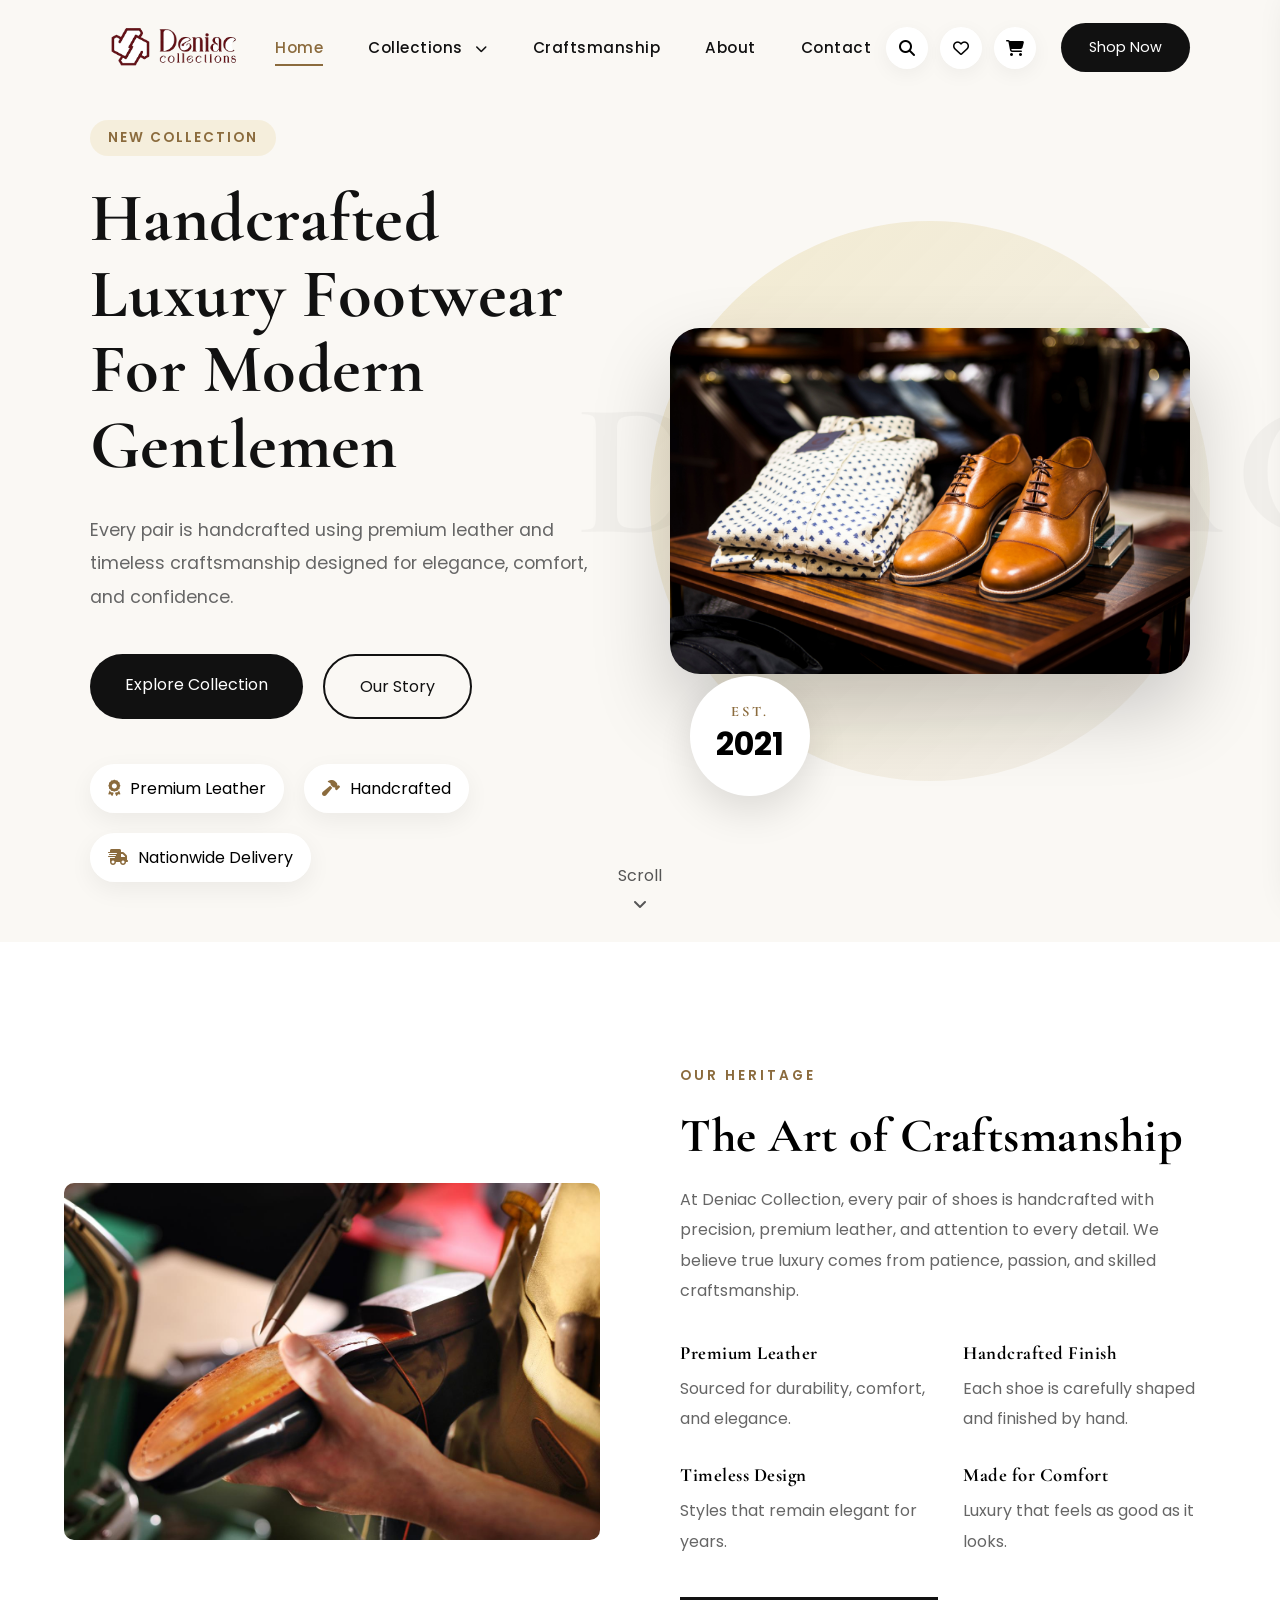
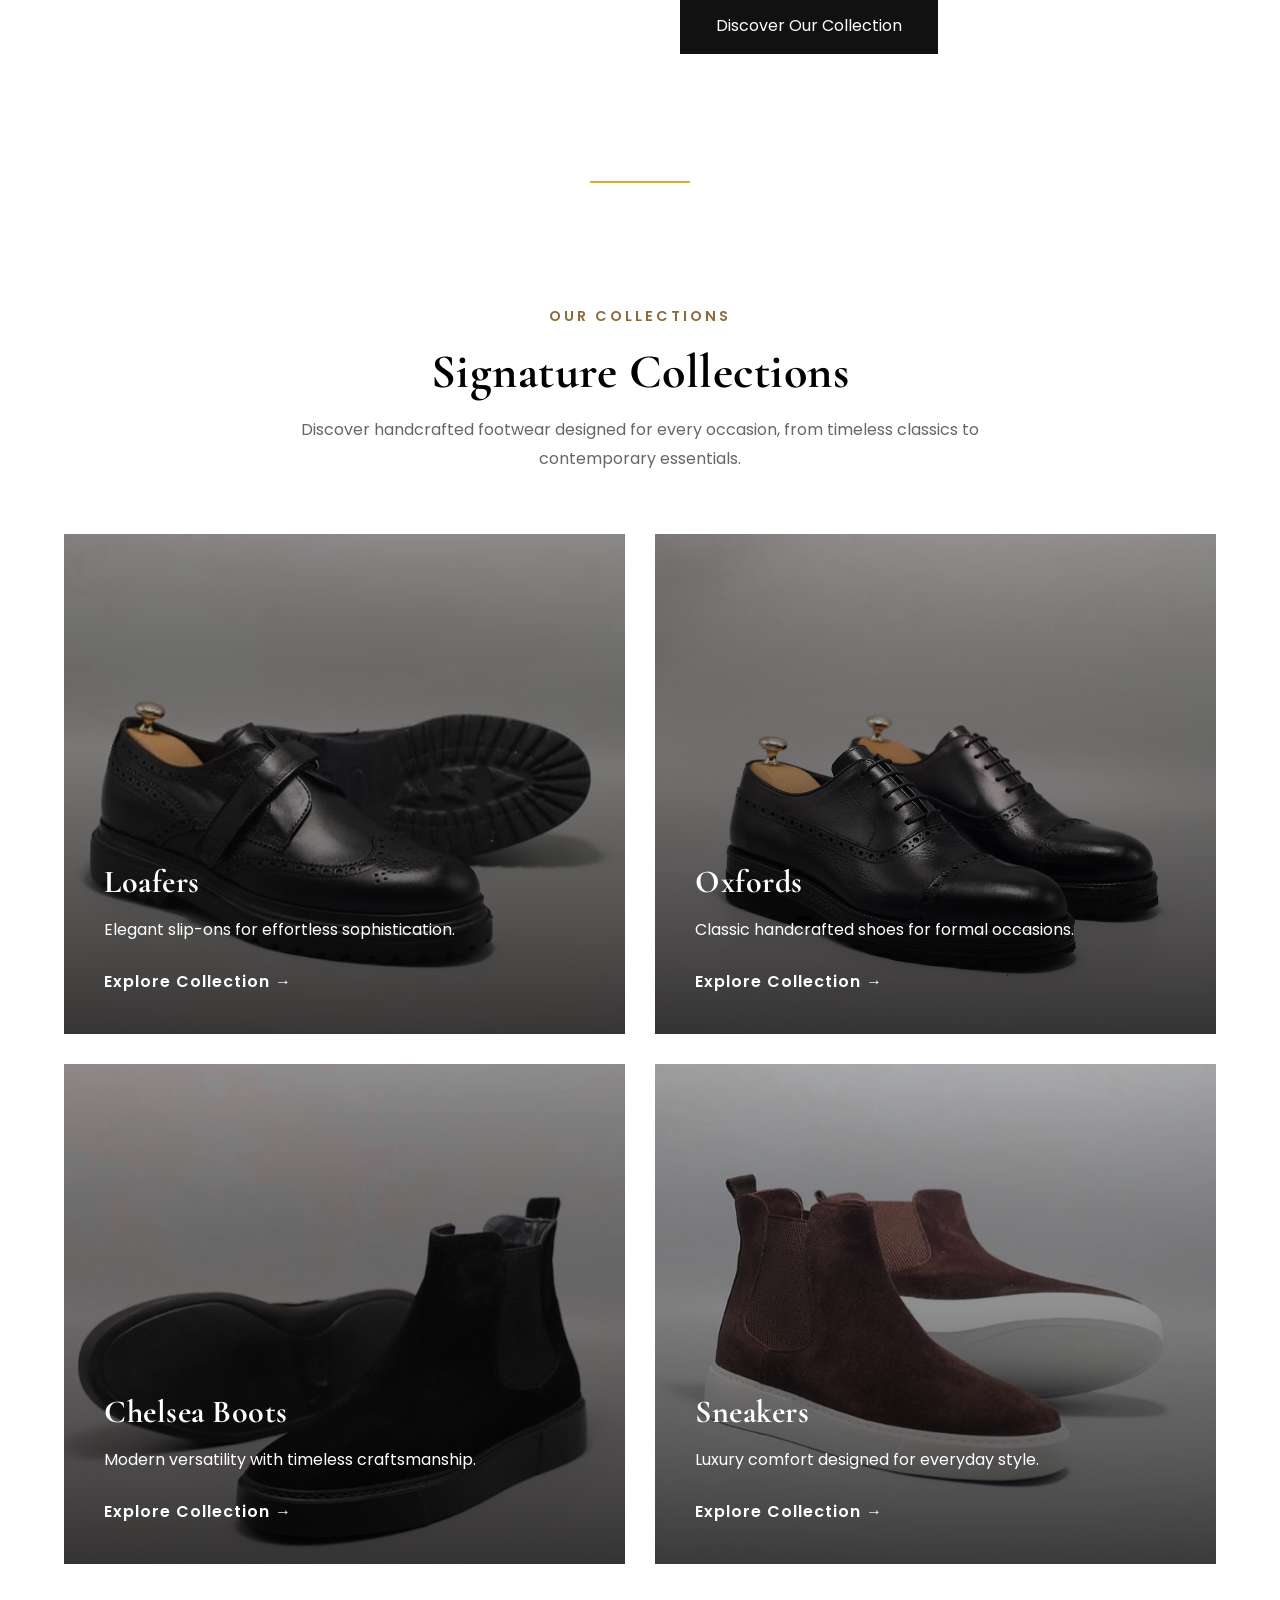
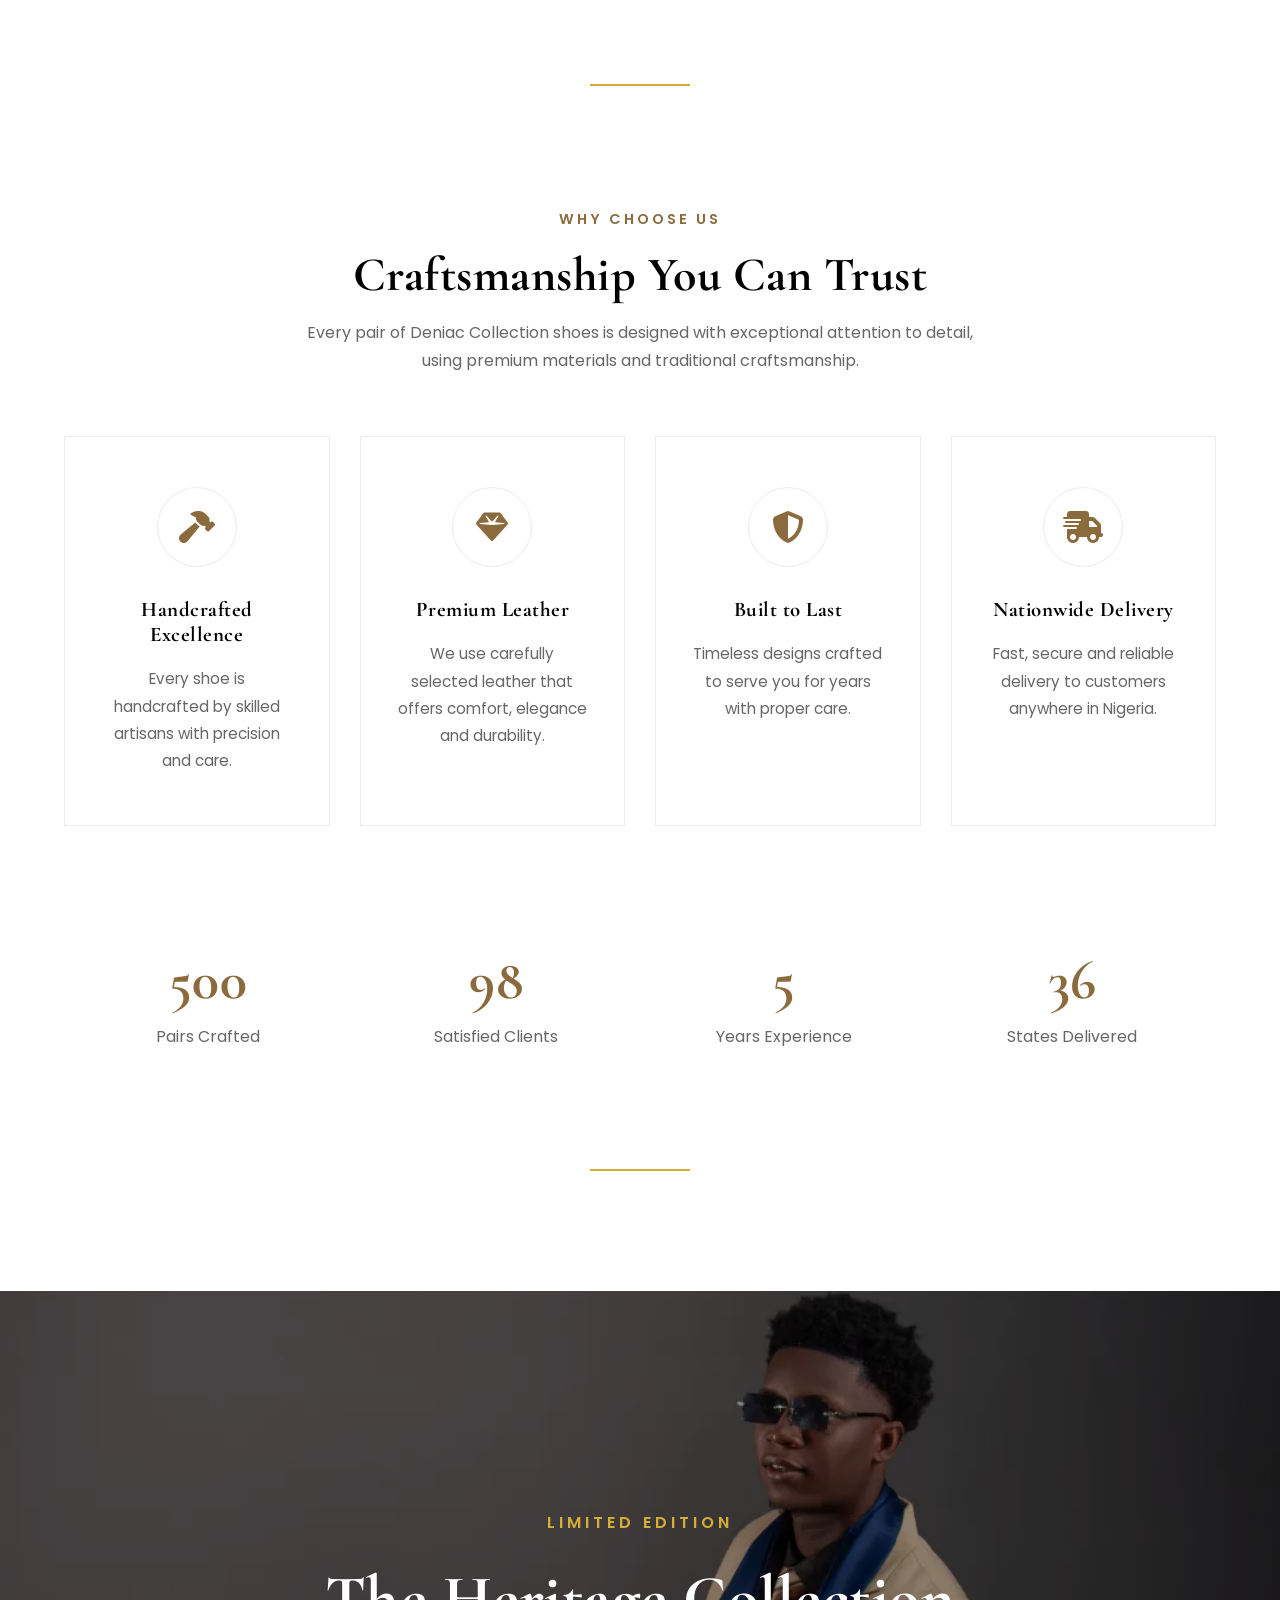
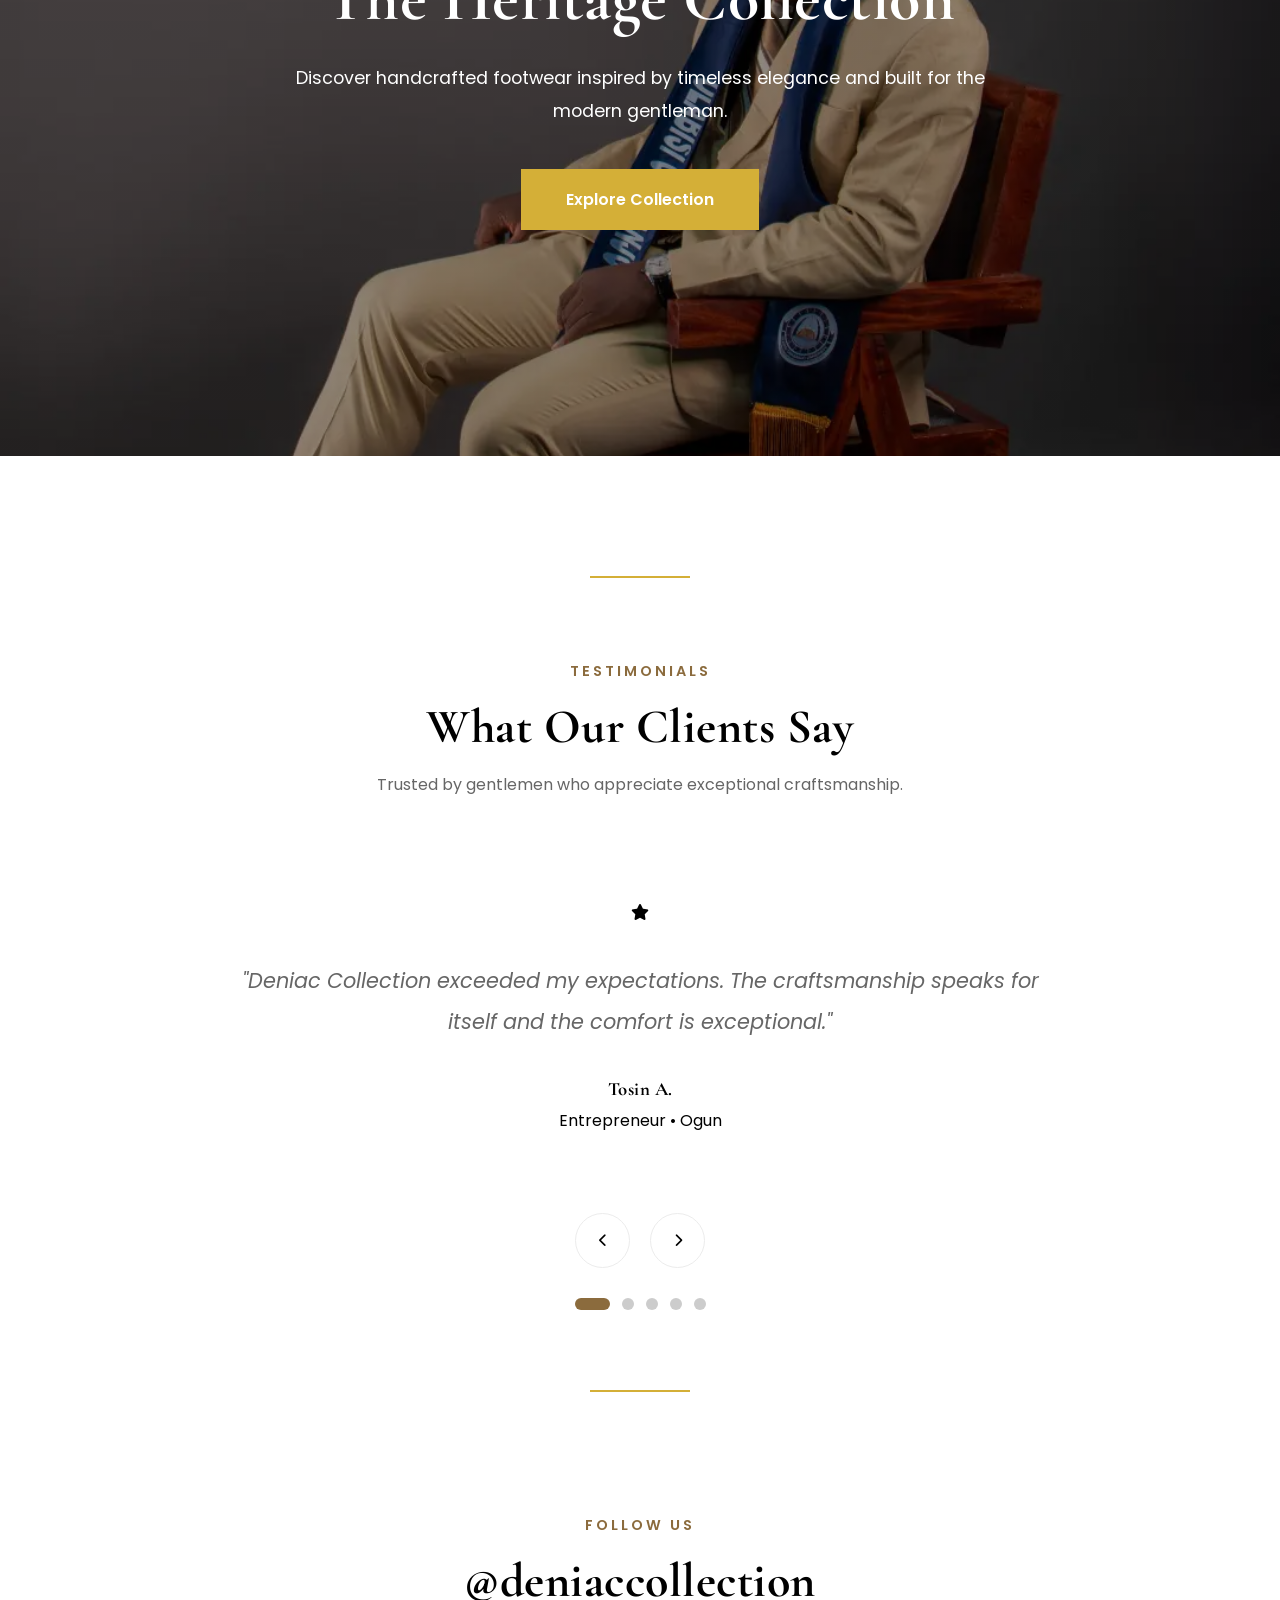
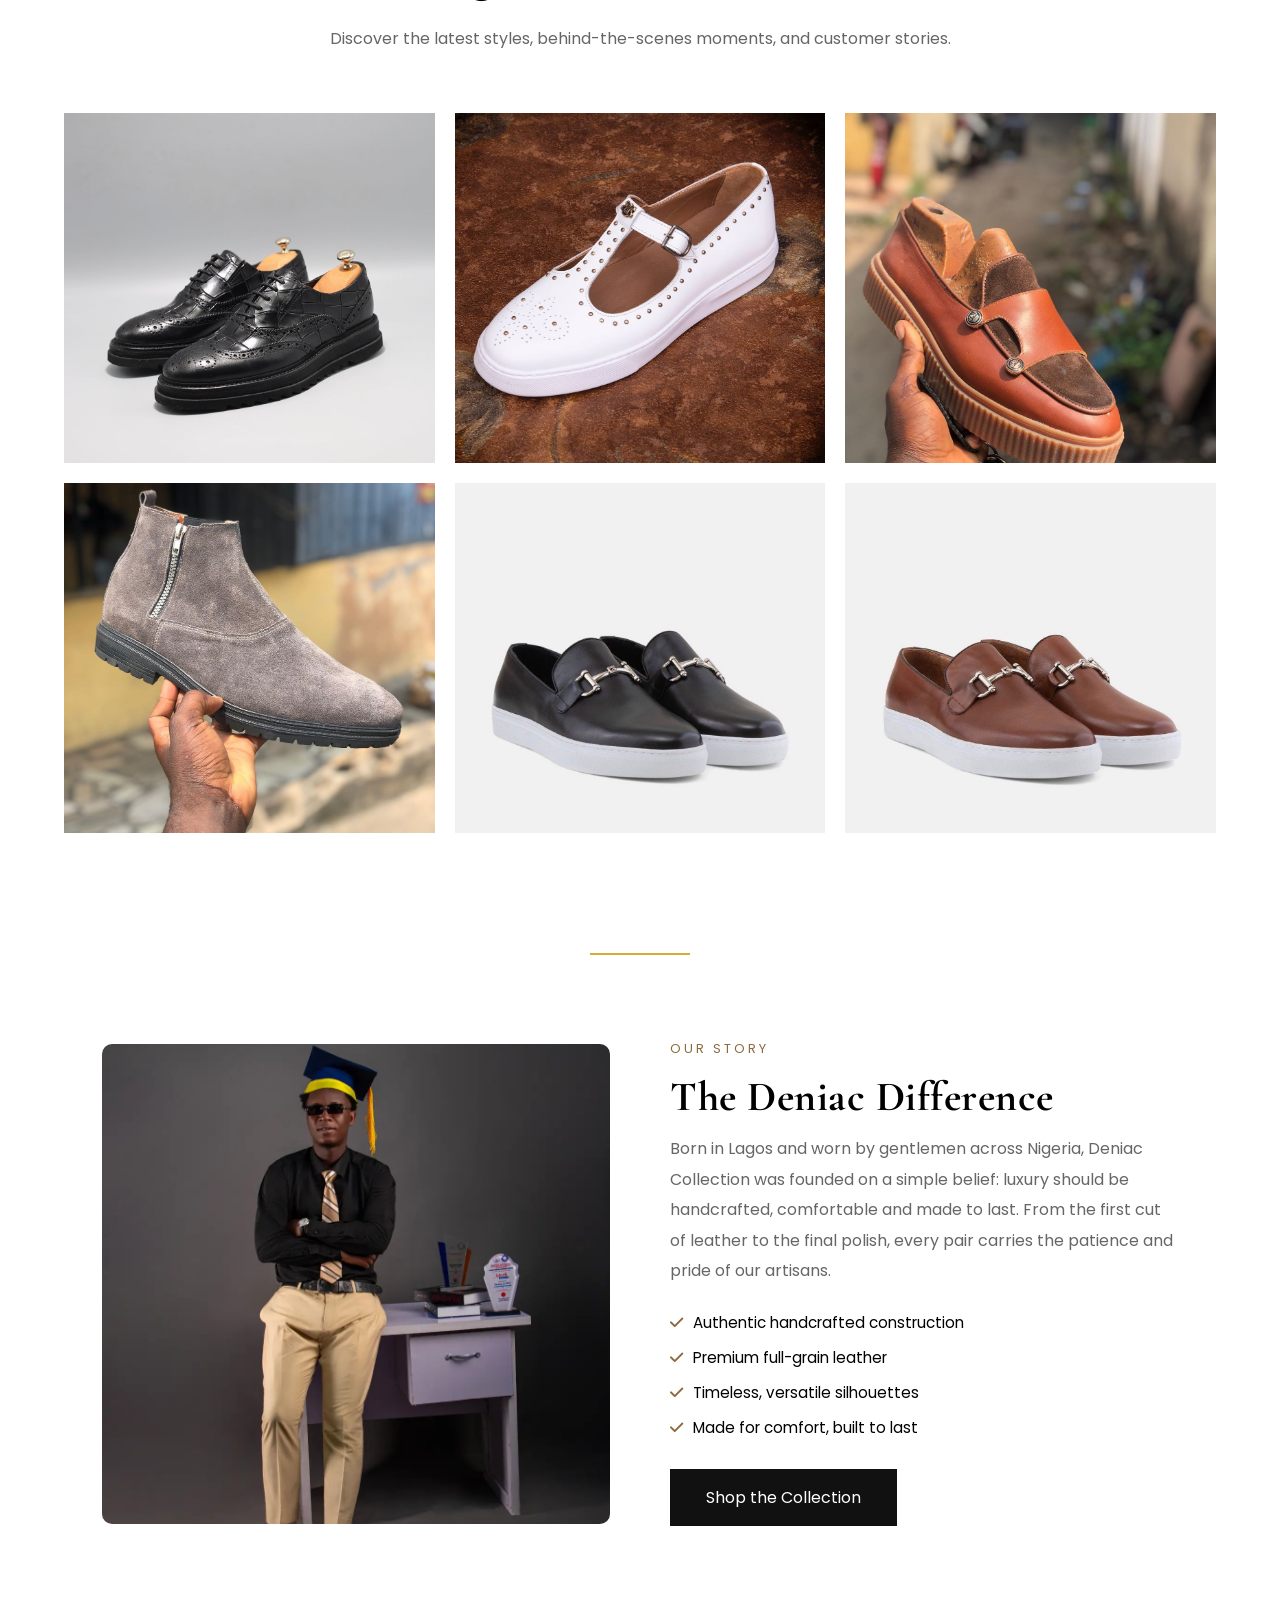
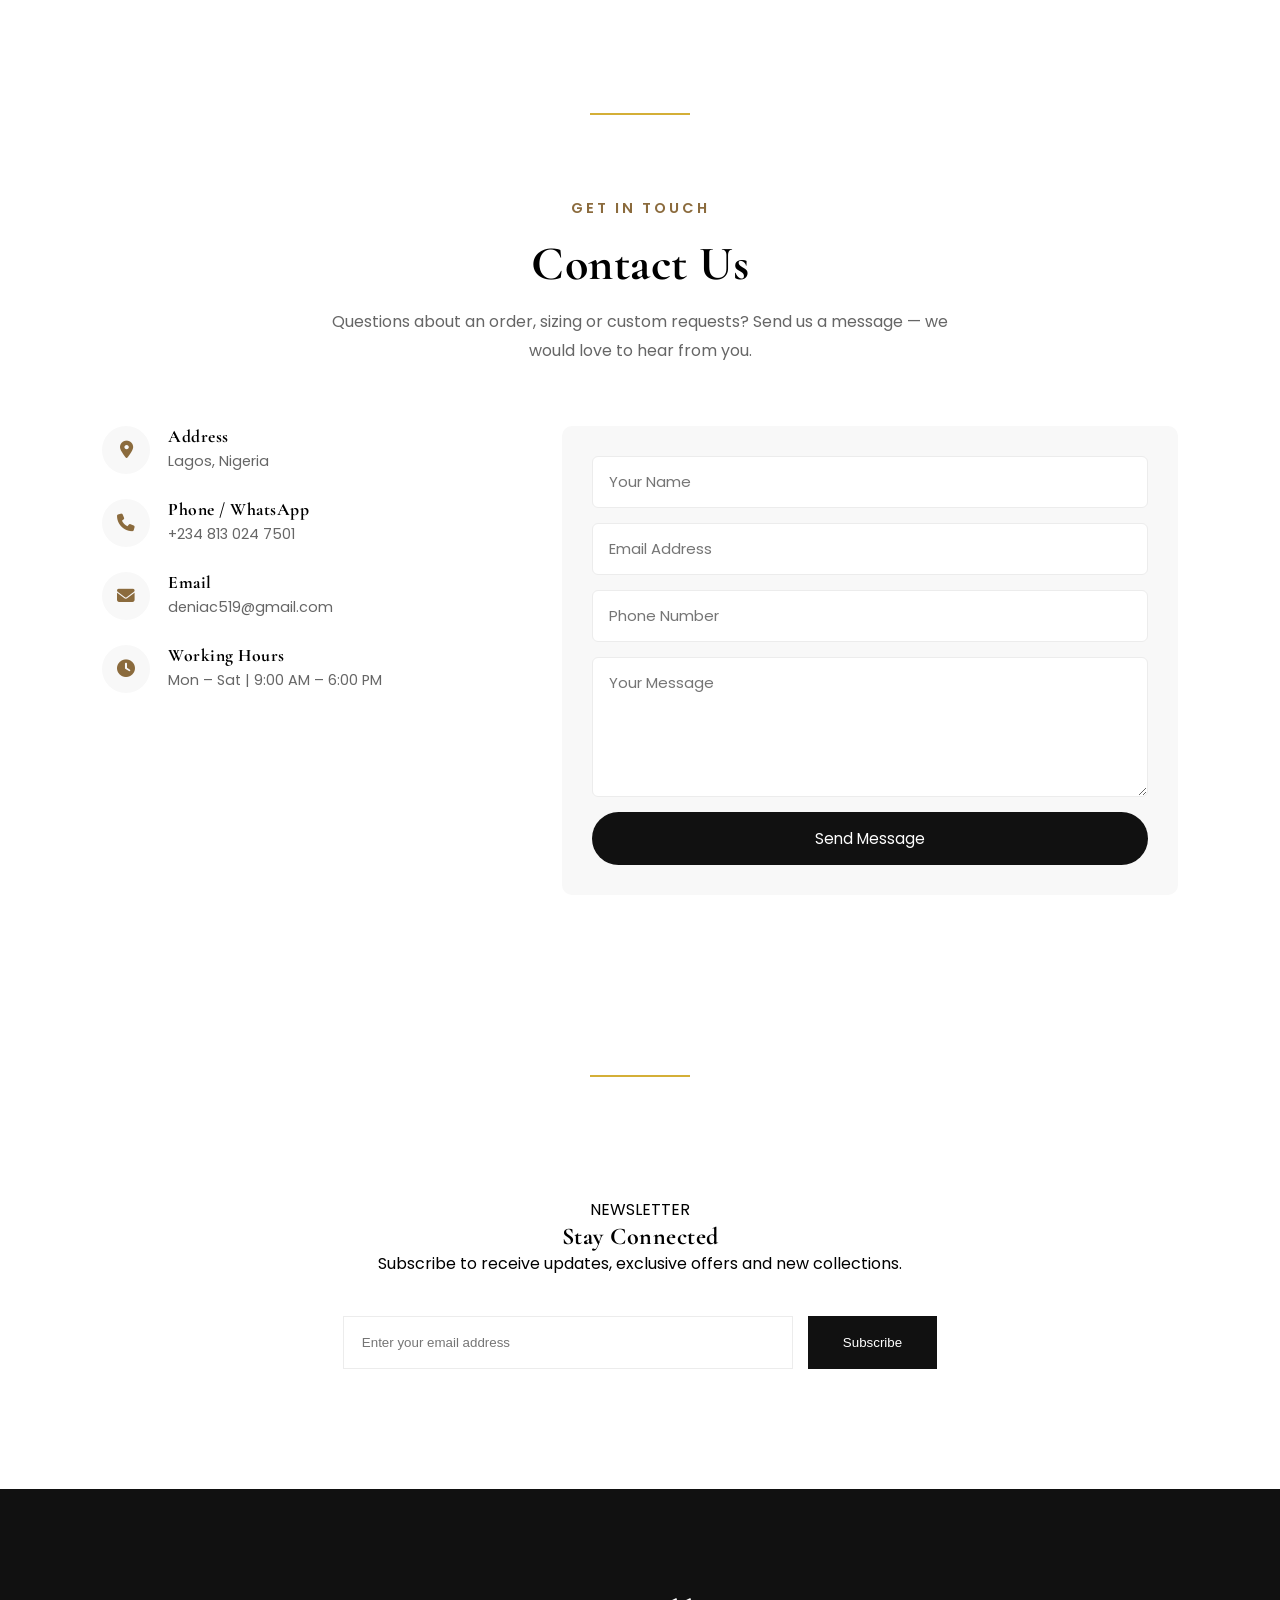
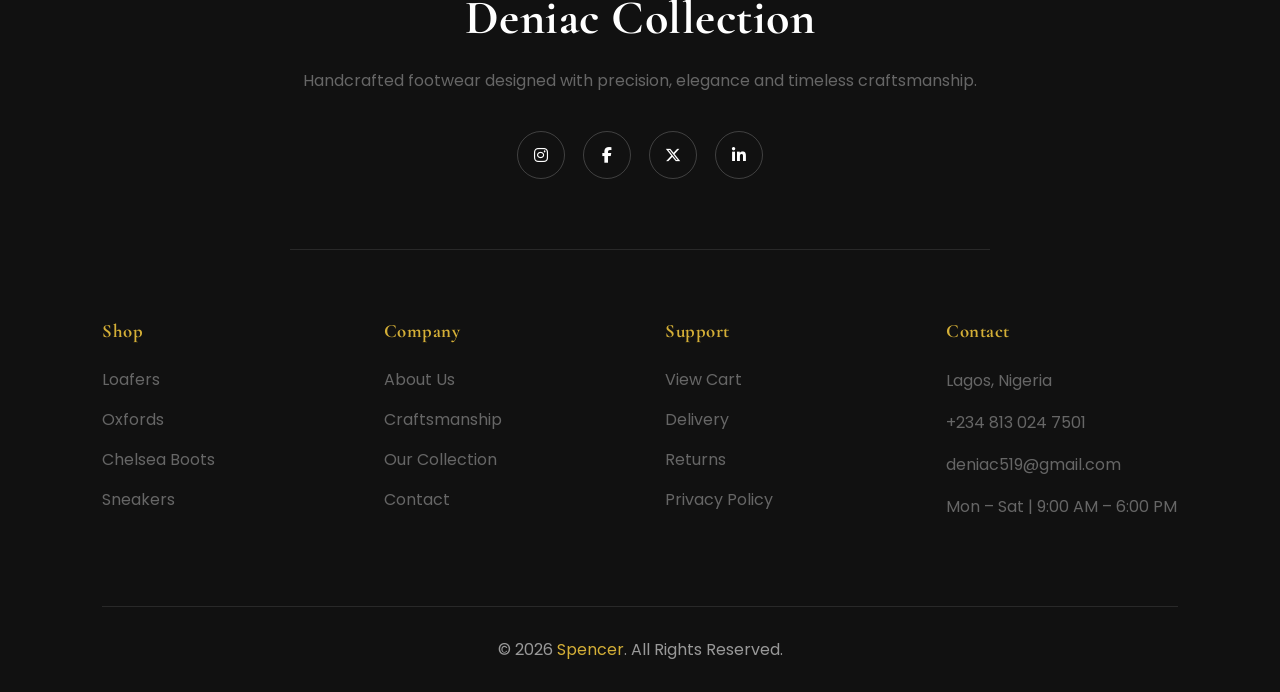
==== commit b3a42612: "Add cart page, product details, update hero styling and WhatsApp contact" ====
--- a/index.html
+++ b/index.html
@@ -3,20 +3,14 @@
 <head>
     <meta charset="UTF-8">
     <meta name="viewport" content="width=device-width, initial-scale=1.0">
-    <title>Deniac Collections</title>
+    <title>Deniac Collection | Handcrafted Luxury Footwear</title>
+    <meta name="description" content="Deniac Collection — handcrafted luxury footwear designed with precision, premium leather and timeless elegance. Shop loafers, oxfords, boots and sneakers.">
     <link rel="stylesheet" href="style.css">
-    <link rel="stylesheet"
-    href="https://cdnjs.cloudflare.com/ajax/libs/font-awesome/6.6.0/css/all.min.css">
+    <link rel="stylesheet" href="https://cdnjs.cloudflare.com/ajax/libs/font-awesome/6.6.0/css/all.min.css">
     <link rel="preconnect" href="https://fonts.googleapis.com">
-    <link rel="preconnect"
-    href="https://fonts.gstatic.com"
-    crossorigin>
-    <link href="https://fonts.googleapis.com/css2?family=Cormorant+Garamond:wght@500;600;700&family=Poppins:wght@300;400;500;600&display=swap"
-    rel="stylesheet">
-    <link
-    rel="stylesheet"
-    href="https://unpkg.com/aos@2.3.4/dist/aos.css">
-    <link rel="preconnect" href="https://fonts.googleapis.com">
+    <link rel="preconnect" href="https://fonts.gstatic.com" crossorigin>
+    <link href="https://fonts.googleapis.com/css2?family=Cormorant+Garamond:wght@500;600;700&family=Poppins:wght@300;400;500;600&display=swap" rel="stylesheet">
+    <link rel="stylesheet" href="https://unpkg.com/aos@2.3.4/dist/aos.css">
 </head>
 <body>
     <header>
@@ -27,7 +21,7 @@
 
         <div class="logo">
 
-            <a href="#" id="logo">
+            <a href="index.html" id="logo">
 
                 <img src="./images/logo.png" alt="Deniac Collection">
 
@@ -39,27 +33,70 @@
 
         <ul class="nav-links" id="navLinks">
 
-            <li><a href="#" class="active">Home</a></li>
+            <li><a href="index.html" class="active">Home</a></li>
+
             <li class="dropdown">
-                <a href="#collections">
+
+                <a href="shop.html">
                     Collections
                 <i class="fa-solid fa-chevron-down"></i>
                 </a>
 
             <ul class="dropdown-menu">
-                <li><a href="#">Loafers</a></li>
-                <li><a href="#">Oxfords</a></li>
-                <li><a href="#">Chelsea Boots</a></li>
-                <li><a href="#">Slippers</a></li>
-                <li><a href="#">New Arrivals</a></li>
-                <li><a href="#">Best Sellers</a></li>
+
+                <li><a href="shop.html?category=Loafers">Loafers</a></li>
+                <li><a href="shop.html?category=Oxford">Oxfords</a></li>
+                <li><a href="shop.html?category=Boots">Chelsea Boots</a></li>
+                <li><a href="shop.html?category=Sneakers">Sneakers</a></li>
+                <li><a href="shop.html">New Arrivals</a></li>
+                <li><a href="shop.html">Best Sellers</a></li>
+
             </ul>
 
             </li>
+
             <li><a href="#craftsss">Craftsmanship</a></li>
+
             <li><a href="#about">About</a></li>
+
             <li><a href="#contact">Contact</a></li>
 
+            <li class="nav-mobile-actions">
+
+                <div class="nav-icons">
+
+                    <div class="icon-wrap">
+
+                        <i class="fa-solid fa-magnifying-glass search-open"></i>
+
+                    </div>
+
+                    <div class="icon-wrap">
+
+                        <i class="fa-regular fa-heart wishlist-nav"></i>
+
+                        <span class="icon-badge wishlist-count">0</span>
+
+                    </div>
+
+                    <div class="icon-wrap">
+
+                        <i class="fa-solid fa-cart-shopping cart-open"></i>
+
+                        <span class="icon-badge cart-count">0</span>
+
+                    </div>
+
+                </div>
+
+                <a href="shop.html" class="nav-btn">
+
+                    Shop Now
+
+                </a>
+
+            </li>
+
         </ul>
 
         <!-- Right Side -->
@@ -68,13 +105,31 @@
 
             <div class="nav-icons">
 
-                <i class="fa-solid fa-magnifying-glass"></i>
-                <i class="fa-regular fa-heart"></i>
-                <i class="fa-solid fa-cart-shopping" id="cartBtn"></i>
-
-            </div>
-
-            <a href="#" class="nav-btn">
+                <div class="icon-wrap">
+
+                    <i class="fa-solid fa-magnifying-glass search-open" id="searchBtn"></i>
+
+                </div>
+
+                <div class="icon-wrap">
+
+                    <i class="fa-regular fa-heart wishlist-nav" id="wishlistNavBtn"></i>
+
+                    <span class="icon-badge wishlist-count" id="wishlistCount">0</span>
+
+                </div>
+
+                <div class="icon-wrap">
+
+                    <i class="fa-solid fa-cart-shopping cart-open" id="cartBtn"></i>
+
+                    <span class="icon-badge cart-count" id="cartCount">0</span>
+
+                </div>
+
+            </div>
+
+            <a href="shop.html" class="nav-btn">
 
                 Shop Now
 
@@ -94,7 +149,7 @@
 
 </header>
 
-   <!-- ================= HERO SECTION ================= -->
+    <!-- ================= HERO SECTION ================= -->
 
 <section class="hero">
     <h1 class="bg-text">
@@ -131,7 +186,7 @@
 
             <div class="hero-buttons">
 
-                <a href="#collections" class="btn-primary">
+                <a href="shop.html" class="btn-primary">
 
                     Explore Collection
 
@@ -144,7 +199,7 @@
                 </a>
 
             </div>
-        
+
             <div class="hero-features">
 
                 <div>
@@ -200,7 +255,7 @@
 
     <!-- Scroll Indicator -->
 
-    <a href="#best-sellers" class="scroll-indicator">
+    <a href="#craftsss" class="scroll-indicator">
 
         <span>Scroll</span>
 
@@ -253,7 +308,7 @@
 
         </div>
 
-        <a href="#" class="craft-btn">Discover Our Story</a>
+        <a href="shop.html" class="craft-btn">Discover Our Collection</a>
 
     </div>
 
@@ -261,7 +316,7 @@
 
 <div class="section-divider"></div>
 
-<section class="collections" data-aos="fade-up">
+<section class="collections" data-aos="fade-up" id="collections">
 
     <div class="section-heading">
 
@@ -288,7 +343,7 @@
 
                 <p>Elegant slip-ons for effortless sophistication.</p>
 
-                <a href="#">Explore Collection →</a>
+                <a href="shop.html?category=Loafers">Explore Collection →</a>
 
             </div>
 
@@ -304,7 +359,7 @@
 
                 <p>Classic handcrafted shoes for formal occasions.</p>
 
-                <a href="#">Explore Collection →</a>
+                <a href="shop.html?category=Oxford">Explore Collection →</a>
 
             </div>
 
@@ -320,7 +375,7 @@
 
                 <p>Modern versatility with timeless craftsmanship.</p>
 
-                <a href="#">Explore Collection →</a>
+                <a href="shop.html?category=Boots">Explore Collection →</a>
 
             </div>
 
@@ -336,7 +391,7 @@
 
                 <p>Luxury comfort designed for everyday style.</p>
 
-                <a href="#">Explore Collection →</a>
+                <a href="shop.html?category=Sneakers">Explore Collection →</a>
 
             </div>
 
@@ -481,7 +536,7 @@
             elegance and built for the modern gentleman.
         </p>
 
-        <a href="#" class="featured-btn">
+        <a href="shop.html" class="featured-btn">
             Explore Collection
         </a>
 
@@ -568,6 +623,7 @@
                 <span>Entrepreneur • Port Harcourt</span>
 
             </div>
+
             <div class="testimonial">
 
                 <div class="stars">
@@ -586,6 +642,7 @@
                 <span>Software Engineer • Lagos</span>
 
             </div>
+
             <div class="testimonial">
 
                 <div class="stars">
@@ -631,7 +688,7 @@
         <span class="dot"></span>
 
         <span class="dot"></span>
-        
+
         <span class="dot"></span>
 
     </div>
@@ -670,6 +727,134 @@
 
 <div class="section-divider"></div>
 
+<section class="about-section" id="about" data-aos="fade-up">
+
+    <div class="about-grid">
+
+        <div class="about-image" data-aos="fade-right">
+
+            <img src="./images/Collections/adenibi_dennis_6904359daa4f43bab72ac9439392fc8b.jpg" alt="The Deniac Collection story">
+
+        </div>
+
+        <div class="about-content" data-aos="fade-left">
+
+            <span>OUR STORY</span>
+
+            <h2>The Deniac Difference</h2>
+
+            <p>
+                Born in Lagos and worn by gentlemen across Nigeria,
+                Deniac Collection was founded on a simple belief:
+                luxury should be handcrafted, comfortable and made to last.
+                From the first cut of leather to the final polish,
+                every pair carries the patience and pride of our artisans.
+            </p>
+
+            <div class="about-features">
+
+                <div><i class="fa-solid fa-check"></i> Authentic handcrafted construction</div>
+                <div><i class="fa-solid fa-check"></i> Premium full-grain leather</div>
+                <div><i class="fa-solid fa-check"></i> Timeless, versatile silhouettes</div>
+                <div><i class="fa-solid fa-check"></i> Made for comfort, built to last</div>
+
+            </div>
+
+            <a href="shop.html" class="craft-btn">Shop the Collection</a>
+
+        </div>
+
+    </div>
+
+</section>
+
+<div class="section-divider"></div>
+
+<section class="contact-section" id="contact" data-aos="fade-up">
+
+    <div class="section-heading">
+
+        <span>GET IN TOUCH</span>
+
+        <h2>Contact Us</h2>
+
+        <p>
+            Questions about an order, sizing or custom requests?
+            Send us a message — we would love to hear from you.
+        </p>
+
+    </div>
+
+    <div class="contact-grid">
+
+        <div class="contact-info">
+
+            <div class="contact-item">
+
+                <i class="fa-solid fa-location-dot"></i>
+
+                <div>
+                    <h4>Address</h4>
+                    <p>Lagos, Nigeria</p>
+                </div>
+
+            </div>
+
+            <div class="contact-item">
+
+                <i class="fa-solid fa-phone"></i>
+
+                <div>
+                    <h4>Phone / WhatsApp</h4>
+                    <p>+234 813 024 7501</p>
+                </div>
+
+            </div>
+
+            <div class="contact-item">
+
+                <i class="fa-solid fa-envelope"></i>
+
+                <div>
+                    <h4>Email</h4>
+                    <p>deniac519@gmail.com</p>
+                </div>
+
+            </div>
+
+            <div class="contact-item">
+
+                <i class="fa-solid fa-clock"></i>
+
+                <div>
+                    <h4>Working Hours</h4>
+                    <p>Mon – Sat | 9:00 AM – 6:00 PM</p>
+                </div>
+
+            </div>
+
+        </div>
+
+        <form class="contact-form" id="contactForm">
+
+            <input type="text" name="name" placeholder="Your Name" required>
+
+            <input type="email" name="email" placeholder="Email Address" required>
+
+            <input type="tel" name="phone" placeholder="Phone Number">
+
+            <textarea name="message" placeholder="Your Message" rows="5" required></textarea>
+
+            <button type="submit">Send Message</button>
+
+        </form>
+
+    </div>
+
+</section>
+
+<div class="section-divider"></div>
+
 <section class="newsletter">
 
     <span>NEWSLETTER</span>
@@ -683,19 +868,23 @@
 
     </p>
 
-    <form>
+    <form id="newsletterForm">
 
         <input
         type="email"
-        placeholder="Enter your email address">
-
-        <button>
+        class="newsletter-email"
+        placeholder="Enter your email address"
+        required>
+
+        <button type="submit">
 
             Subscribe
 
         </button>
 
     </form>
+
+    <p class="newsletter-msg" role="status"></p>
 
 </section>
 
@@ -730,13 +919,10 @@
 
             <h3>Shop</h3>
 
-            <a href="#">Loafers</a>
-
-            <a href="#">Oxfords</a>
-
-            <a href="#">Chelsea Boots</a>
-
-            <a href="#">Sneakers</a>
+            <a href="shop.html?category=Loafers">Loafers</a>
+            <a href="shop.html?category=Oxford">Oxfords</a>
+            <a href="shop.html?category=Boots">Chelsea Boots</a>
+            <a href="shop.html?category=Sneakers">Sneakers</a>
 
         </div>
 
@@ -744,13 +930,10 @@
 
             <h3>Company</h3>
 
-            <a href="#">About Us</a>
-
-            <a href="#">Craftsmanship</a>
-
-            <a href="#">Our Story</a>
-
-            <a href="#">Contact</a>
+            <a href="#about">About Us</a>
+            <a href="#craftsss">Craftsmanship</a>
+            <a href="shop.html">Our Collection</a>
+            <a href="#contact">Contact</a>
 
         </div>
 
@@ -758,13 +941,10 @@
 
             <h3>Support</h3>
 
-            <a href="#">FAQs</a>
-
-            <a href="#">Delivery</a>
-
-            <a href="#">Returns</a>
-
-            <a href="#">Privacy Policy</a>
+            <a href="cart.html">View Cart</a>
+            <a href="#contact">Delivery</a>
+            <a href="#contact">Returns</a>
+            <a href="#contact">Privacy Policy</a>
 
         </div>
 
@@ -787,7 +967,7 @@
     <div class="footer-bottom">
 
         <p>
-            © 2026 Deniac Collection. All Rights Reserved.
+            © 2026 <a href="https://wa.me/08130247501" target="_blank" class="footer-name">Spencer</a>. All Rights Reserved.
         </p>
 
     </div>
@@ -816,29 +996,7 @@
 
     <div class="cart-items">
 
-        <div class="cart-item">
-
-            <img src="./images/signatute images/ahmedhamdibey_20211103_21.png" alt="Shoe">
-
-            <div class="cart-details">
-
-                <h4>Classic Leather Oxford</h4>
-
-                <p>₦50,000</p>
-
-                <div class="quantity">
-
-                    <button>-</button>
-
-                    <span>1</span>
-
-                    <button>+</button>
-
-                </div>
-
-            </div>
-
-        </div>
+        <p class="cart-empty">Your cart is empty.</p>
 
     </div>
 
@@ -848,7 +1006,7 @@
 
             <span>Subtotal</span>
 
-            <strong>₦50,000</strong>
+            <strong>₦0</strong>
 
         </div>
 
@@ -869,18 +1027,76 @@
 </aside>
 
 <script src="script.js"></script>
-<script src="https://unpkg.com/aos@2.3.4/dist/aos.js">
-</script>
+<script src="./javascript/products.js"></script>
+<script src="./javascript/filter.js"></script>
+<script src="./javascript/render.js"></script>
+<script src="./javascript/carts.js"></script>
+<script src="./javascript/wishlist.js"></script>
+<script src="./javascript/search.js"></script>
+<script src="https://unpkg.com/aos@2.3.4/dist/aos.js"></script>
 
 <script>
 
 AOS.init({
-
-duration:1000,
-
-once:true,
-
-offset:100
+    duration: 1000,
+    once: true,
+    offset: 100
+});
+
+// newsletter
+document.addEventListener("DOMContentLoaded", () => {
+
+    const newsletterForm = document.getElementById("newsletterForm");
+
+    if (newsletterForm) {
+
+        newsletterForm.addEventListener("submit", (e) => {
+
+            e.preventDefault();
+
+            const msg = document.querySelector(".newsletter-msg");
+
+            if (msg) {
+
+                msg.textContent = `Thank you for subscribing! You're now on the list.`;
+
+                msg.classList.add("show");
+
+            }
+
+            newsletterForm.reset();
+
+        });
+
+    }
+
+    // contact form -> WhatsApp
+    const contactForm = document.getElementById("contactForm");
+
+    if (contactForm) {
+
+        contactForm.addEventListener("submit", (e) => {
+
+            e.preventDefault();
+
+            const name = contactForm.querySelector('[name="name"]').value.trim();
+            const email = contactForm.querySelector('[name="email"]').value.trim();
+            const phone = contactForm.querySelector('[name="phone"]').value.trim();
+            const message = contactForm.querySelector('[name="message"]').value.trim();
+
+            const text = `Hello Deniac Collection,%0A%0A` +
+                `Name: ${encodeURIComponent(name)}%0A` +
+                `Email: ${encodeURIComponent(email)}%0A` +
+                (phone ? `Phone: ${encodeURIComponent(phone)}%0A` : "") +
+                `%0AMessage: ${encodeURIComponent(message)}`;
+
+            window.open(`https://wa.me/2348130247501?text=${text}`, "_blank");
+
+            contactForm.reset();
+
+        });
+
+    }
 
 });
 
--- a/style.css
+++ b/style.css
@@ -6,6 +6,7 @@
 
 html{
     scroll-behavior:smooth;
+    overflow-x:hidden;
 }
 
 :root{
@@ -144,6 +145,17 @@
     backdrop-filter:blur(18px);
     box-shadow:0 15px 40px rgba(0,0,0,.08);
 
+}
+
+/* inner pages (shop / product / cart) get a solid navbar */
+body.inner-page .navbar{
+    background:rgba(255,255,255,.95);
+    backdrop-filter:blur(14px);
+    box-shadow:0 4px 20px rgba(0,0,0,.05);
+}
+
+body.inner-page .navbar::after{
+    width:100%;
 }
 
 .logo img{
@@ -254,6 +266,10 @@
     gap:25px;
 }
 
+.nav-mobile-actions{
+    display:none;
+}
+
 .nav-icons{
     display:flex;
     gap:12px;
@@ -533,7 +549,8 @@
 }
 
 .hero-card img{
-    width:620px;
+    width:100%;
+    max-width:620px;
     display:block;
     transition:.6s;
 }
@@ -945,7 +962,7 @@
         rgba(0,0,0,.45)
     ),
 
-    url("./images/Collections/Snapchat-55399257.jpg");
+    url("./images/Collections/adenibi_dennis_7e5ccccbacef4aaa9bd8becd832c7f33.jpg");
 
     background-size:cover;
     background-position:center;
@@ -1265,6 +1282,15 @@
     padding-top:30px;
     color:#999;
 }
+.footer-name{
+    color:var(--accent,#c9a96e);
+    text-decoration:none;
+    transition:color .3s,padding-left .3s;
+}
+.footer-name:hover{
+    color:var(--white,#fff);
+    padding-left:6px;
+}
 
 /* carttttt */
 .cart-overlay{
@@ -1362,6 +1388,31 @@
     background:#f3f3f3;
 }
 
+.quantity button:hover{
+    background:#8B6B3D;
+    color:white;
+}
+
+.remove-item{
+    border:none;
+    background:none;
+    font-size:1.1rem;
+    color:#999;
+    cursor:pointer;
+    align-self:flex-start;
+    transition:.3s;
+}
+
+.remove-item:hover{
+    color:#d9534f;
+}
+
+.cart-empty{
+    text-align:center;
+    color:#888;
+    padding:40px 0;
+}
+
 /* cart footerrr */
 .cart-footer{
     padding:25px;
@@ -1402,22 +1453,26 @@
 ==================================================*/
 
 .shop-hero{
-    height:55vh;
-    background:url("./images/Hero/leather-852994_1280.jpg") center/cover;
+    height:calc(55vh + 95px);
+    min-height:480px;
+    background:url("./images/Hero/autumn-1869461_1280.jpg") center/cover;
+    background-color:#191410;
     position:relative;
     display:flex;
     justify-content:center;
     align-items:center;
     text-align:center;
     color:white;
+    padding-top:95px;
+    box-sizing:border-box;
 }
 
 .shop-overlay{
     position:absolute;
     inset:0;
     background:linear-gradient(
-        rgba(20,15,10,.55),
-        rgba(20,15,10,.45)
+        rgba(20,15,10,.75),
+        rgba(20,15,10,.65)
     );
 }
 
@@ -1642,8 +1697,40 @@
     border-radius:20px;
 }
 
+.nav-links.active{
+    overflow-y:auto;
+}
+
 .nav-right{
     display:none;
+}
+
+.nav-mobile-actions{
+    display:flex;
+    flex-direction:column;
+    align-items:flex-start;
+    gap:22px;
+    width:100%;
+    margin-top:10px;
+    padding-top:25px;
+    border-top:1px solid rgba(0,0,0,.08);
+}
+
+.nav-mobile-actions .nav-icons{
+    display:flex;
+    gap:18px;
+}
+
+.nav-mobile-actions .nav-btn{
+    display:flex;
+    align-items:center;
+    justify-content:center;
+    width:100%;
+    padding:13px;
+    border-radius:50px;
+    font-size:14px;
+    font-weight:500;
+    margin-top:5px;
 }
 
 .hamburger{
@@ -1819,4 +1906,782 @@
 
 }
 
+}
+
+/*=========================
+    NAV ICON WRAPPERS / BADGES
+=========================*/
+
+.icon-wrap{
+    position:relative;
+    display:flex;
+    align-items:center;
+    justify-content:center;
+}
+
+.icon-badge{
+    position:absolute;
+    top:-8px;
+    right:-6px;
+    min-width:18px;
+    height:18px;
+    padding:0 5px;
+    border-radius:20px;
+    background:var(--secondary);
+    color:var(--white);
+    font-size:.62rem;
+    font-family:var(--body-font);
+    display:none;
+    align-items:center;
+    justify-content:center;
+    border:2px solid var(--white);
+    box-shadow:0 3px 8px rgba(0,0,0,.15);
+}
+
+/*=========================
+    WISHLIST BUTTON (PRODUCT CARD)
+=========================*/
+
+.wishlist-btn{
+    position:absolute;
+    top:20px;
+    right:20px;
+    width:42px;
+    height:42px;
+    border:none;
+    border-radius:50%;
+    background:var(--white);
+    color:var(--primary);
+    display:flex;
+    align-items:center;
+    justify-content:center;
+    cursor:pointer;
+    box-shadow:0 5px 20px rgba(0,0,0,.08);
+    transition:.3s;
+}
+
+.wishlist-btn:hover{
+    color:var(--secondary);
+    transform:scale(1.08);
+}
+
+.wishlist-btn.active{
+    color:var(--secondary);
+    background:#fbf2e6;
+}
+
+.old-price{
+    font-size:.9rem;
+    font-weight:400;
+    color:var(--gray);
+    text-decoration:line-through;
+    margin-left:8px;
+}
+
+/*=========================
+    TOAST NOTIFICATION
+=========================*/
+
+.toast{
+    position:fixed;
+    bottom:30px;
+    left:50%;
+    transform:translate(-50%, 80px);
+    background:var(--primary);
+    color:var(--white);
+    padding:14px 30px;
+    border-radius:40px;
+    font-size:.9rem;
+    opacity:0;
+    visibility:hidden;
+    transition:.4s;
+    z-index:10001;
+    box-shadow:var(--shadow);
+}
+
+.toast.show{
+    opacity:1;
+    visibility:visible;
+    transform:translate(-50%, 0);
+}
+
+/*=========================
+    SEARCH OVERLAY
+=========================*/
+
+.search-overlay{
+    position:fixed;
+    inset:0;
+    background:rgba(0,0,0,.55);
+    z-index:10000;
+    display:flex;
+    justify-content:center;
+    align-items:flex-start;
+    padding-top:120px;
+    opacity:0;
+    visibility:hidden;
+    transition:.35s ease;
+}
+
+.search-overlay.active{
+    opacity:1;
+    visibility:visible;
+}
+
+.search-box{
+    width:min(640px, 90%);
+    background:var(--white);
+    border-radius:10px;
+    padding:14px 20px;
+    display:flex;
+    align-items:center;
+    gap:15px;
+    box-shadow:var(--shadow);
+    transform:translateY(-12px);
+    transition:.35s ease;
+}
+
+.search-overlay.active .search-box{
+    transform:translateY(0);
+}
+
+.search-box i{
+    color:var(--secondary);
+    font-size:1.1rem;
+}
+
+.search-box input{
+    flex:1;
+    border:none;
+    outline:none;
+    font-size:1rem;
+    font-family:var(--body-font);
+    color:var(--primary);
+}
+
+#closeSearch{
+    border:none;
+    background:none;
+    font-size:1.3rem;
+    cursor:pointer;
+    color:var(--gray);
+    transition:.3s;
+}
+
+#closeSearch:hover{
+    color:var(--primary);
+}
+
+/*=========================
+    PRODUCT DETAIL PAGE
+=========================*/
+
+.product-detail{
+    padding:150px 8% 70px;
+}
+
+.breadcrumb{
+    display:flex;
+    gap:10px;
+    margin-bottom:35px;
+    font-size:.85rem;
+    color:var(--gray);
+    flex-wrap:wrap;
+}
+
+.breadcrumb a{
+    color:var(--gray);
+    transition:.3s;
+}
+
+.breadcrumb a:hover{
+    color:var(--secondary);
+}
+
+.detail-grid{
+    display:grid;
+    grid-template-columns:1fr 1fr;
+    gap:60px;
+    align-items:start;
+}
+
+.detail-main-img{
+    position:relative;
+    overflow:hidden;
+    border-radius:10px;
+}
+
+.detail-main-img img{
+    width:100%;
+    height:520px;
+    object-fit:cover;
+}
+
+.detail-info{
+    padding-top:10px;
+}
+
+.detail-category{
+    text-transform:uppercase;
+    letter-spacing:3px;
+    color:var(--secondary);
+    font-size:.8rem;
+}
+
+.detail-info h1{
+    font-size:2.6rem;
+    margin:12px 0 15px;
+}
+
+.detail-price{
+    font-size:1.5rem;
+    color:var(--secondary);
+    font-weight:600;
+    margin-bottom:22px;
+}
+
+.detail-desc{
+    color:var(--gray);
+    line-height:1.9;
+    margin-bottom:28px;
+    max-width:560px;
+}
+
+.size-label{
+    font-weight:600;
+    margin-bottom:12px;
+}
+
+.size-options{
+    display:flex;
+    flex-wrap:wrap;
+    gap:12px;
+    margin-bottom:30px;
+}
+
+.size-option{
+    width:52px;
+    height:52px;
+    border:1px solid var(--border);
+    background:none;
+    font-size:.95rem;
+    font-family:var(--body-font);
+    cursor:pointer;
+    transition:.3s;
+    border-radius:6px;
+}
+
+.size-option:hover,
+.size-option.active{
+    background:var(--primary);
+    color:var(--white);
+    border-color:var(--primary);
+}
+
+.detail-options{
+    display:flex;
+    gap:15px;
+    align-items:stretch;
+}
+
+.qty-selector{
+    display:flex;
+    align-items:center;
+    border:1px solid var(--border);
+    border-radius:6px;
+    overflow:hidden;
+    background:var(--white);
+}
+
+.qty-selector button{
+    width:46px;
+    height:52px;
+    border:none;
+    background:none;
+    cursor:pointer;
+    font-size:1.1rem;
+    transition:.3s;
+}
+
+.qty-selector button:hover{
+    background:var(--light);
+}
+
+.qty-selector span{
+    width:42px;
+    text-align:center;
+    font-weight:600;
+}
+
+.detail-add{
+    flex:1;
+    background:var(--primary);
+    color:var(--white);
+    border:none;
+    padding:0 30px;
+    font-size:.95rem;
+    cursor:pointer;
+    transition:.4s;
+    font-family:var(--body-font);
+}
+
+.detail-add:hover{
+    background:var(--secondary);
+}
+
+.detail-meta{
+    margin-top:32px;
+    display:flex;
+    gap:30px;
+    flex-wrap:wrap;
+}
+
+.detail-meta p{
+    display:flex;
+    align-items:center;
+    gap:8px;
+    font-size:.88rem;
+    color:var(--gray);
+}
+
+.detail-meta i{
+    color:var(--secondary);
+}
+
+.related-section{
+    padding:0 8% 110px;
+}
+
+.related-section .section-heading{
+    margin-bottom:50px;
+}
+
+/*=========================
+    CART PAGE
+=========================*/
+
+.cart-page{
+    padding:150px 8% 100px;
+    min-height:60vh;
+}
+
+.cart-page-grid{
+    display:grid;
+    grid-template-columns:1fr 360px;
+    gap:50px;
+    align-items:start;
+}
+
+.cart-page-item{
+    display:grid;
+    grid-template-columns:110px 1.4fr 130px 150px 130px;
+    gap:20px;
+    align-items:center;
+    padding:20px 0;
+    border-bottom:1px solid var(--border);
+}
+
+.cp-image img{
+    width:110px;
+    height:110px;
+    object-fit:cover;
+    border-radius:10px;
+}
+
+.cp-details h4{
+    font-size:1.05rem;
+    margin-bottom:6px;
+}
+
+.cp-details span{
+    color:var(--gray);
+    font-size:.75rem;
+    text-transform:uppercase;
+    letter-spacing:2px;
+}
+
+.cp-details .remove-item{
+    display:inline-flex;
+    align-items:center;
+    gap:6px;
+    font-size:.8rem;
+    color:var(--gray);
+    margin-top:10px;
+}
+
+.cp-details .remove-item:hover{
+    color:#d9534f;
+}
+
+.cp-price,
+.cp-total{
+    font-weight:600;
+}
+
+.cp-qty .quantity{
+    margin-top:0;
+}
+
+.cart-page-empty{
+    text-align:center;
+    padding:80px 30px;
+    background:var(--light);
+    border-radius:10px;
+}
+
+.cart-page-empty > i{
+    font-size:2.6rem;
+    color:var(--secondary);
+    margin-bottom:15px;
+}
+
+.cart-page-empty h3{
+    font-size:1.6rem;
+    margin-bottom:8px;
+}
+
+.cart-page-empty p{
+    color:var(--gray);
+    margin-bottom:25px;
+}
+
+.cart-summary{
+    background:var(--light);
+    border-radius:10px;
+    padding:30px;
+    position:sticky;
+    top:120px;
+}
+
+.cart-summary h3{
+    font-size:1.4rem;
+    margin-bottom:18px;
+}
+
+.summary-row{
+    display:flex;
+    justify-content:space-between;
+    padding:10px 0;
+    color:var(--gray);
+    font-size:.95rem;
+}
+
+.summary-row strong{
+    color:var(--primary);
+}
+
+.summary-total{
+    display:flex;
+    justify-content:space-between;
+    border-top:1px solid var(--border);
+    padding:18px 0;
+    font-size:1.15rem;
+}
+
+.summary-total strong{
+    color:var(--secondary);
+}
+
+.whatsapp-btn{
+    display:flex;
+    align-items:center;
+    justify-content:center;
+    gap:10px;
+    background:#25D366;
+    color:var(--white);
+    padding:15px;
+    border-radius:40px;
+    font-weight:600;
+    font-size:.95rem;
+    margin-top:8px;
+    transition:.3s;
+}
+
+.whatsapp-btn:hover{
+    background:#1ebe5b;
+    transform:translateY(-2px);
+}
+
+.continue-btn{
+    display:block;
+    text-align:center;
+    border:1px solid var(--primary);
+    padding:14px;
+    border-radius:40px;
+    margin-top:12px;
+    color:var(--primary);
+    font-size:.9rem;
+    transition:.3s;
+}
+
+.continue-btn:hover{
+    background:var(--primary);
+    color:var(--white);
+}
+
+.summary-note{
+    font-size:.78rem;
+    color:var(--gray);
+    margin-top:15px;
+    line-height:1.7;
+    text-align:center;
+}
+
+/*=========================
+    ABOUT SECTION
+=========================*/
+
+.about-section{
+    padding:0 8% 100px;
+}
+
+.about-grid{
+    display:grid;
+    grid-template-columns:1fr 1fr;
+    gap:60px;
+    align-items:center;
+}
+
+.about-image img{
+    width:100%;
+    height:480px;
+    object-fit:cover;
+    border-radius:10px;
+}
+
+.about-content span{
+    color:var(--secondary);
+    letter-spacing:3px;
+    text-transform:uppercase;
+    font-size:.8rem;
+}
+
+.about-content h2{
+    font-size:2.6rem;
+    margin:12px 0;
+}
+
+.about-content > p{
+    color:var(--gray);
+    line-height:1.9;
+    margin-bottom:25px;
+}
+
+.about-features{
+    display:grid;
+    gap:12px;
+    margin-bottom:30px;
+}
+
+.about-features div{
+    display:flex;
+    align-items:center;
+    gap:10px;
+    font-size:.95rem;
+}
+
+.about-features i{
+    color:var(--secondary);
+}
+
+/*=========================
+    CONTACT SECTION
+=========================*/
+
+.contact-section{
+    padding:0 8% 100px;
+}
+
+.contact-grid{
+    display:grid;
+    grid-template-columns:400px 1fr;
+    gap:60px;
+    align-items:start;
+}
+
+.contact-item{
+    display:flex;
+    gap:18px;
+    align-items:flex-start;
+    margin-bottom:25px;
+}
+
+.contact-item > i{
+    width:48px;
+    height:48px;
+    flex-shrink:0;
+    display:flex;
+    align-items:center;
+    justify-content:center;
+    border-radius:50%;
+    background:var(--light);
+    color:var(--secondary);
+    font-size:1.1rem;
+}
+
+.contact-item h4{
+    font-size:1.1rem;
+    margin-bottom:4px;
+}
+
+.contact-item p{
+    color:var(--gray);
+    font-size:.9rem;
+}
+
+.contact-form{
+    background:var(--light);
+    padding:30px;
+    border-radius:10px;
+    display:flex;
+    flex-direction:column;
+    gap:15px;
+}
+
+.contact-form input,
+.contact-form textarea{
+    padding:14px 16px;
+    border:1px solid var(--border);
+    background:var(--white);
+    border-radius:6px;
+    outline:none;
+    font-family:var(--body-font);
+    font-size:.93rem;
+    transition:.3s;
+    resize:vertical;
+}
+
+.contact-form input:focus,
+.contact-form textarea:focus{
+    border-color:var(--secondary);
+}
+
+.contact-form button{
+    background:var(--primary);
+    color:var(--white);
+    border:none;
+    padding:15px;
+    border-radius:40px;
+    cursor:pointer;
+    font-size:.95rem;
+    font-family:var(--body-font);
+    transition:.4s;
+}
+
+.contact-form button:hover{
+    background:var(--secondary);
+}
+
+/*=========================
+    NEWSLETTER STATUS
+=========================*/
+
+.newsletter-msg{
+    margin-top:15px;
+    color:var(--accent);
+    font-size:.9rem;
+    opacity:0;
+    visibility:hidden;
+    transition:.4s;
+}
+
+.newsletter-msg.show{
+    opacity:1;
+    visibility:visible;
+}
+
+/*=========================
+    RESPONSIVE (NEW PAGES)
+=========================*/
+
+@media(max-width:992px){
+
+.detail-grid,
+.about-grid{
+    grid-template-columns:1fr;
+}
+
+.about-image img{
+    height:380px;
+}
+
+.contact-grid{
+    grid-template-columns:1fr;
+}
+
+.cart-page-grid{
+    grid-template-columns:1fr;
+}
+
+.cart-summary{
+    position:static;
+}
+
+}
+
+@media(max-width:768px){
+
+.product-detail{
+    padding-top:130px;
+}
+
+.detail-info h1{
+    font-size:2rem;
+}
+
+.detail-main-img img{
+    height:360px;
+}
+
+.detail-options{
+    flex-direction:column;
+}
+
+.detail-add{
+    padding:16px 0;
+}
+
+.cart-page-item{
+    grid-template-columns:repeat(2,1fr);
+    row-gap:18px;
+    padding:25px;
+    background:var(--light);
+    border-radius:10px;
+    margin-bottom:15px;
+    border:none;
+}
+
+.cp-image{
+    grid-column:1 / -1;
+    text-align:center;
+}
+
+.cp-image img{
+    width:170px;
+    height:170px;
+    margin:0 auto;
+}
+
+.cp-details{
+    grid-column:1 / -1;
+    text-align:center;
+}
+
+.cp-price{
+    text-align:center;
+}
+
+.cp-qty{
+    justify-self:center;
+}
+
+.cp-total{
+    grid-column:1 / -1;
+    text-align:center;
+}
+
+.about-image img{
+    height:300px;
+}
+
 }
